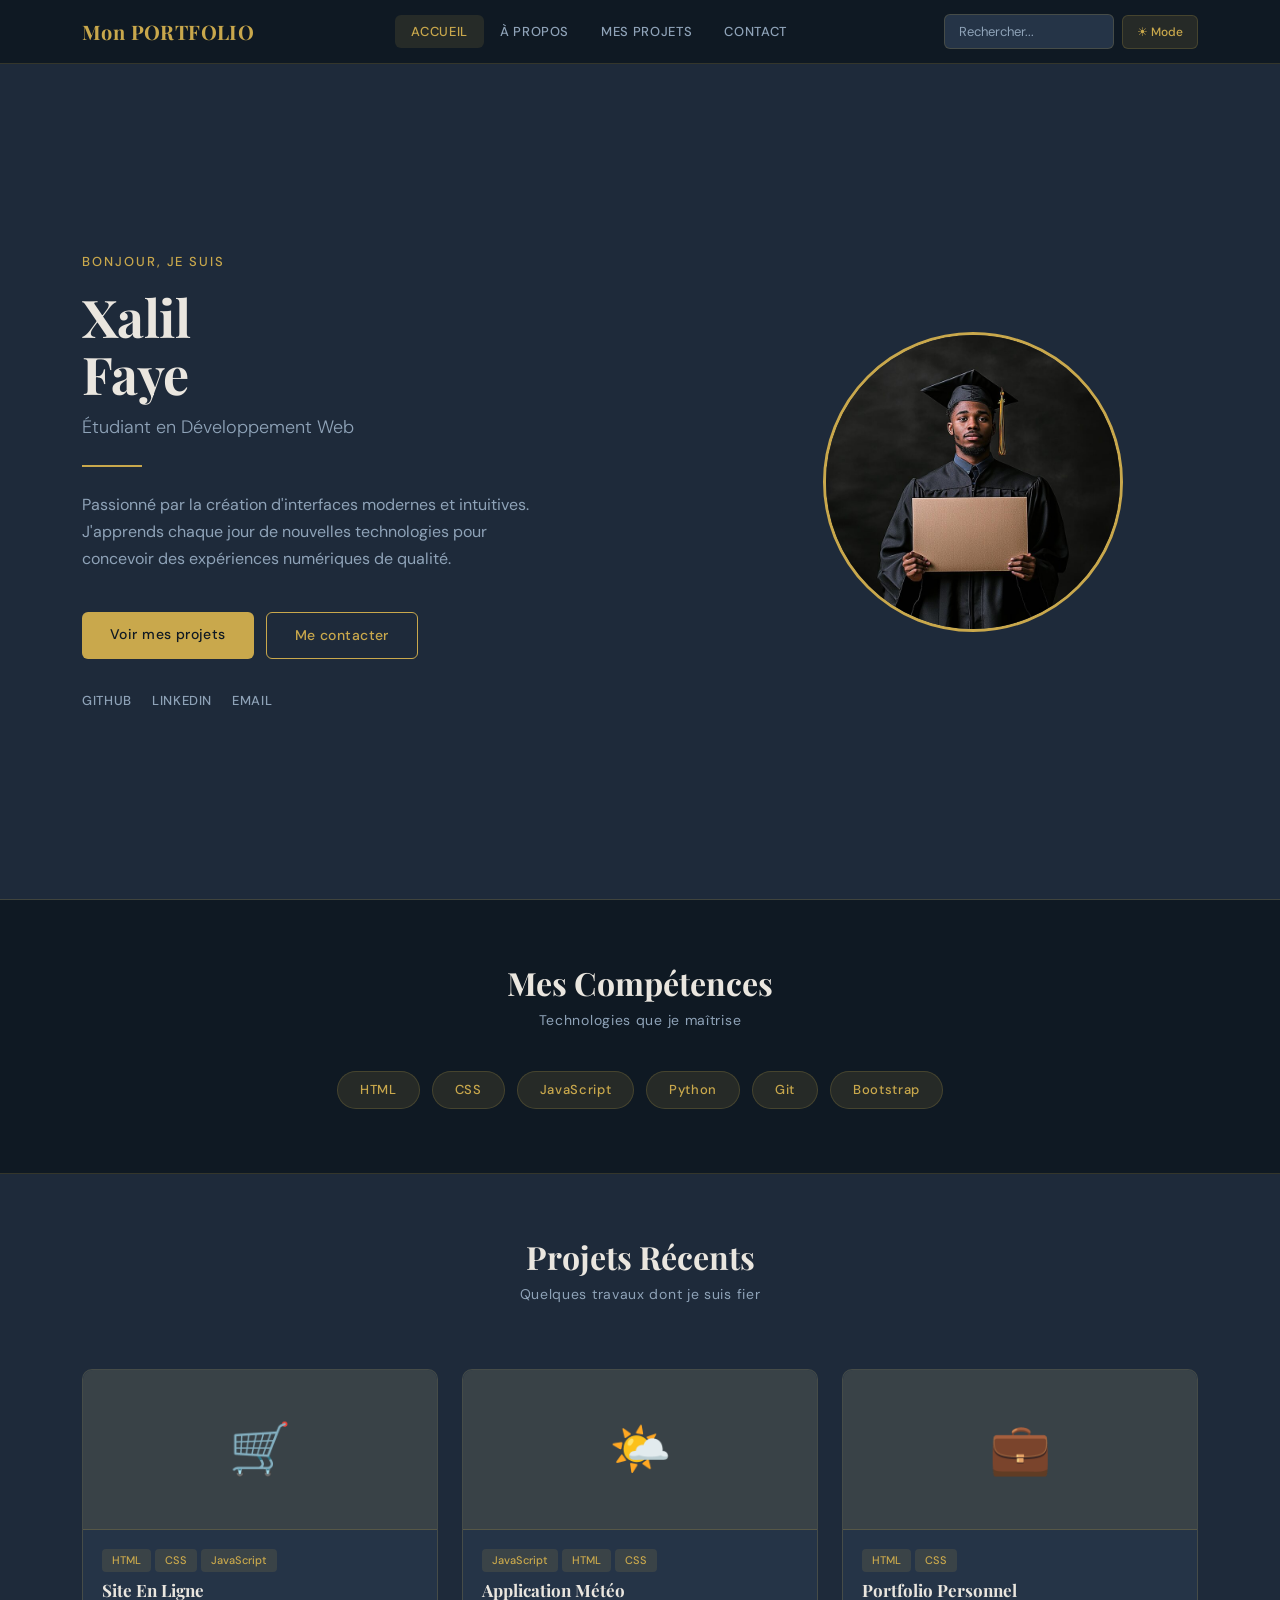
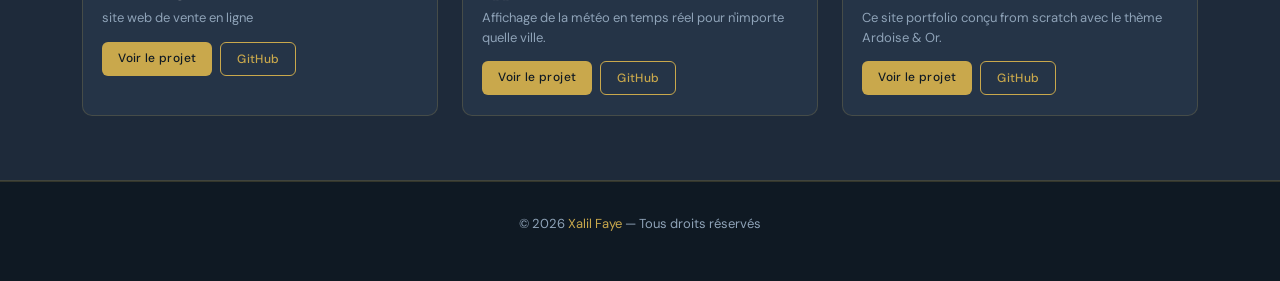
==== index.html @ b86ece5e "Fix HTML encoding issues in index.html" ====
<!DOCTYPE html> 
<html lang="fr">
<head>
  <meta charset="UTF-8" />
  <meta name="viewport" content="width=device-width, initial-scale=1.0"/>
  <title>Portfolio — Xalil Faye</title>

  <!-- Google Fonts -->
  <link href="https://fonts.googleapis.com/css2?family=Playfair+Display:wght@400;700&family=DM+Sans:wght@300;400;500&display=swap" rel="stylesheet"/>

  <!-- Bootstrap 5 CDN -->
  <link href="https://cdn.jsdelivr.net/npm/bootstrap@5.3.0/dist/css/bootstrap.min.css" rel="stylesheet"/>

  <!-- CSS personnel -->
  <link rel="stylesheet" href="STYLE.css"/>
</head>
<body>

  <!-- NAVBAR -->
  <header>
    <nav class="navbar navbar-expand-lg fixed-top">
      <div class="container">

        <a class="navbar-logo" href="index.html">Mon PORTFOLIO</a>

        <!-- Burger Bootstrap pour mobile -->
        <button class="navbar-toggler" type="button" data-bs-toggle="collapse" data-bs-target="#navMenu">
          <span class="navbar-toggler-icon"></span>
        </button>
 
        <div class="collapse navbar-collapse" id="navMenu">
          <ul class="navbar-nav mx-auto">
            <li class="nav-item"><a class="nav-link active" href="index.html">ACCUEIL</a></li>
            <li class="nav-item"><a class="nav-link" href="A Propos.html">À PROPOS</a></li>
            <li class="nav-item"><a class="nav-link" href="MesProjets.html">MES PROJETS</a></li>
            <li class="nav-item"><a class="nav-link" href="Contact.html">CONTACT</a></li>
          </ul>
          <div class="d-flex align-items-center gap-2">
            <input type="text" class="nav-search" placeholder="Rechercher..."/>
            <!-- Bouton dark/light mode -->
            <button class="btn-mode" id="toggleMode">☀ Mode</button>
          </div>
        </div>

      </div>
    </nav>
  </header>

  <main>

    <!-- HERO -->
    <section class="hero" id="accueil">
      <div class="container">
        <div class="row align-items-center">

          <div class="col-lg-7 hero-texte fade-in">
            <p class="hero-salut">Bonjour, je suis</p>
            <h1 class="hero-nom">Xalil<br>Faye</h1>
            <p class="hero-titre">Étudiant en Développement Web</p>
            <div class="hero-ligne"></div>
            <p class="hero-description">
              Passionné par la création d'interfaces modernes et intuitives.
              J'apprends chaque jour de nouvelles technologies pour concevoir
              des expériences numériques de qualité.
            </p>
            <div class="hero-boutons">
              <a href="MesProjets.html" class="btn-or">Voir mes projets</a>
              <a href="Contact.html" class="btn-contour">Me contacter</a>
              
            </div>
            <div class="hero-reseaux">
              <a href="@ibrahimakhalilfaye6-a11y" target="_blank">GitHub</a>
              <a href="https://www.linkedin.com/in/ibrahima-xalil-89aa8a190/" target="_blank">LinkedIn</a>
              <a href="mailto:ibrahimakhalilfaye6@gmail.com">Email</a>
            </div>
          </div>

          <div class="col-lg-5 text-center fade-in">
           
            <img src="hero.JPG" alt="Photo de Xalil Faye" class="photo-cercle"/>
          </div>

        </div>
      </div>
    </section>

    <!-- COMPÉTENCES -->
    <section class="competences" id="competences">
      <div class="container text-center">
        <h2 class="section-titre fade-in">Mes Compétences</h2>
        <p class="section-sous-titre fade-in">Technologies que je maîtrise</p>
        <div class="competences-liste fade-in">
          <span class="badge-comp">HTML</span>
          <span class="badge-comp">CSS</span>
          <span class="badge-comp">JavaScript</span>
          <span class="badge-comp">Python</span> 
          <span class="badge-comp">Git</span>
          <span class="badge-comp">Bootstrap</span>
         
        </div>
      </div>
    </section>

    <!-- PROJETS  -->
    <section class="projets" id="projets">
      <div class="container">
        <h2 class="section-titre text-center fade-in">Projets Récents</h2>
        <p class="section-sous-titre text-center fade-in">Quelques travaux dont je suis fier</p>
        <div class="row g-4 mt-2">

          <article class="col-lg-4 col-md-6 fade-in">
            <div class="card projet-carte h-100">
              <div class="projet-image">🛒</div>
              <div class="card-body projet-info">
                <div class="projet-tags">
                  <span class="badge-tag">HTML</span>
                  <span class="badge-tag">CSS</span>
                  <span class="badge-tag">JavaScript</span>
                </div>
                <h3 class="card-title">Site En Ligne</h3>
                <p class="card-text">site web de vente en ligne</p>
                <div class="projet-liens">
                  <a href="Site de Vente.html" class="btn-or">Voir le projet</a>
                  <a href="@ibrahimakhalilfaye6-a11y" class="btn-contour">GitHub</a>
                </div>
              </div>
            </div>
          </article>

          <article class="col-lg-4 col-md-6 fade-in">
            <div class="card projet-carte h-100">
              <div class="projet-image">🌤️</div>
              <div class="card-body projet-info">
                <div class="projet-tags">
                  <span class="badge-tag">JavaScript</span>
                  <span class="badge-tag">HTML</span>
                  <span class="badge-tag">CSS</span>
                </div>
                <h3 class="card-title">Application Météo</h3>
                <p class="card-text">Affichage de la météo en temps réel pour n'importe quelle ville.</p>
                <div class="projet-liens">
                  <a href="AppliMeteo.html" class="btn-or">Voir le projet</a>
                  <a href="@ibrahimakhalilfaye6-a11y" class="btn-contour">GitHub</a>
                </div>
              </div>
            </div>
          </article>

          <article class="col-lg-4 col-md-6 fade-in">
            <div class="card projet-carte h-100">
              <div class="projet-image">💼</div>
              <div class="card-body projet-info">
                <div class="projet-tags">
                  <span class="badge-tag">HTML</span>
                  <span class="badge-tag">CSS</span>
                 
                </div>
                <h3 class="card-title">Portfolio Personnel</h3>
                <p class="card-text">Ce site portfolio conçu from scratch avec le thème Ardoise & Or.</p>
                <div class="projet-liens">
                  <a href="index.html" class="btn-or">Voir le projet</a>
                  <a href="@ibrahimakhalilfaye6-a11y" class="btn-contour">GitHub</a>
                </div>
              </div>
            </div>
          </article>

        </div>
      </div>
    </section>

  </main>

  <!-- FOOTER -->
  <footer class="site-footer">
    <div class="container text-center">
      <p>© 2026 <span class="or">Xalil Faye</span> — Tous droits réservés</p>
    </div>
  </footer>

  <!-- Bootstrap JS -->
  <script src="https://cdn.jsdelivr.net/npm/bootstrap@5.3.0/dist/js/bootstrap.bundle.min.js"></script>
  
  <!-- JS externe  -->
  <script src="script.js"></script>

</body>
</html>
---- STYLE.css ----
/* ════════════════════════════════
   VARIABLES — Thème Ardoise & Or
   ════════════════════════════════ */
:root {
  --noir:     #0F1923;
  --ardoise:  #1E2A3A;
  --ardoise2: #253447;
  --or:       #C9A84C;
  --or-clair: #E8C97A;
  --or-bg:    rgba(201, 168, 76, 0.12);
  --texte:    #EAE6DF;
  --muted:    #8FA3B8;
  --border:   rgba(201, 168, 76, 0.2);
}

/* Mode clair ( toggle JS) */
body.light-mode {
  --noir:    #F5F5F0;
  --ardoise: #FFFFFF;
  --ardoise2:#F0EFE8;
  --texte:   #1a1a1a;
  --muted:   #555555;
  --border:  rgba(201, 168, 76, 0.35);
}

/* ════════════════════════════════
   BASE
   ════════════════════════════════ */
* {
  box-sizing: border-box;
  margin: 0;
  padding: 0;
}

body {
  font-family: 'DM Sans', sans-serif;
  background: var(--ardoise);
  color: var(--texte);
  margin-top: 64px;
  transition: background 0.3s, color 0.3s;
}

/* ════════════════════════════════
           NAVBAR 
   ════════════════════════════════ */
.navbar {
  background: var(--noir) !important;
  border-bottom: 1px solid var(--border);
  height: 64px;
  padding: 0;
}

.navbar-logo {
  font-family: 'Playfair Display', serif;
  font-size: 20px;
  font-weight: 700;
  color: var(--or) !important;
  text-decoration: none;
  letter-spacing: 0.02em;
}

.nav-link {
  font-size: 13px;
  font-weight: 500;
  letter-spacing: 0.05em;
  color: var(--muted) !important;
  border-radius: 6px;
  padding: 7px 16px !important;
  transition: background 0.2s, color 0.2s;
}

.nav-link:hover,
.nav-link.active {
  background: var(--or-bg) !important;
  color: var(--or) !important;
}

.navbar-toggler {
  border-color: var(--or) !important;
}

.navbar-toggler-icon {
  filter: invert(70%) sepia(50%) saturate(400%) hue-rotate(10deg);
}

.nav-search {
  padding: 7px 14px;
  background: var(--ardoise2);
  border: 1px solid var(--border);
  border-radius: 6px;
  color: var(--texte);
  font-size: 13px;
  font-family: 'DM Sans', sans-serif;
  outline: none;
  width: 170px;
  transition: border-color 0.2s;
}

.nav-search::placeholder { color: var(--muted); }
.nav-search:focus { border-color: var(--or); }

/* Bouton mode*/
.btn-mode {
  padding: 7px 14px;
  font-size: 12px;
  font-weight: 500;
  color: var(--or);
  background: var(--or-bg);
  border: 1px solid var(--border);
  border-radius: 6px;
  cursor: pointer;
  white-space: nowrap;
  transition: background 0.2s;
}

.btn-mode:hover { background: rgba(201, 168, 76, 0.22); }

/* ── Menu mobile : fond visible ── */
@media (max-width: 991px) {
  .navbar-collapse {
    background: var(--noir);
    border-top: 1px solid var(--border);
    border-bottom: 1px solid var(--border);
    padding: 1rem 1.2rem;
    position: absolute;
    top: 64px;
    left: 0;
    right: 0;
    z-index: 999;
  }
  .navbar-nav { margin-bottom: 1rem; }
  .nav-link { padding: 10px 12px !important; border-radius: 6px; }
  .nav-search { width: 100%; margin-bottom: 8px; }
  .d-flex.align-items-center { flex-direction: column; align-items: stretch !important; gap: 8px; }
  .btn-mode { width: 100%; text-align: center; }
}

/* ════════════════════════════════
   SECTIONS 
   ════════════════════════════════ */
.section-titre {
  font-family: 'Playfair Display', serif;
  font-size: 32px;
  font-weight: 700;
  color: var(--texte);
  margin-bottom: 8px;
}

.section-sous-titre {
  font-size: 14px;
  color: var(--muted);
  margin-bottom: 2.5rem;
  letter-spacing: 0.05em;
}

/* ════════════════════════════════
             HERO 
   ════════════════════════════════ */
.hero {
  padding: 5rem 0;
  background: var(--ardoise);
  border-bottom: 1px solid var(--border);
  min-height: calc(100vh - 64px);
  display: flex;
  align-items: center;
}

.hero-salut {
  font-size: 13px;
  font-weight: 500;
  letter-spacing: 0.15em;
  color: var(--or);
  text-transform: uppercase;
  margin-bottom: 16px;
}

.hero-nom {
  font-family: 'Playfair Display', serif;
  font-size: 52px;
  font-weight: 700;
  color: var(--texte);
  line-height: 1.1;
  letter-spacing: -0.01em;
  margin-bottom: 12px;
}

.hero-titre {
  font-size: 18px;
  font-weight: 300;
  color: var(--muted);
  margin-bottom: 24px;
}

.hero-ligne {
  width: 60px;
  height: 2px;
  background: var(--or);
  margin-bottom: 24px;
}

.hero-description {
  font-size: 16px;
  color: var(--muted);
  line-height: 1.7;
  max-width: 480px;
  margin-bottom: 2.5rem;
}

.hero-boutons {
  display: flex;
  gap: 12px;
  flex-wrap: wrap;
  margin-bottom: 2rem;
}

.hero-reseaux {
  display: flex;
  gap: 20px;
}

.hero-reseaux a {
  font-size: 13px;
  font-weight: 500;
  color: var(--muted);
  text-decoration: none;
  letter-spacing: 0.05em;
  text-transform: uppercase;
  transition: color 0.2s;
}

.hero-reseaux a:hover { color: var(--or); }

/* Photo cercle  */
.photo-cercle {
  width: 300px;
  height: 300px;
  border-radius: 50%;
  border: 3px solid var(--or);
  object-fit: cover;
  background: var(--ardoise2);
}

/* ════════════════════════════════
   BOUTONS 
   ════════════════════════════════ */
.btn-or {
  display: inline-block;
  padding: 12px 28px;
  font-size: 14px;
  font-weight: 500;
  font-family: 'DM Sans', sans-serif;
  color: var(--noir);
  background: var(--or);
  border: none;
  border-radius: 6px;
  cursor: pointer;
  text-decoration: none;
  letter-spacing: 0.03em;
  transition: background 0.2s;
}

.btn-or:hover { background: var(--or-clair); color: var(--noir); }

.btn-contour {
  display: inline-block;
  padding: 12px 28px;
  font-size: 14px;
  font-weight: 500;
  font-family: 'DM Sans', sans-serif;
  color: var(--or);
  background: transparent;
  border: 1px solid var(--or);
  border-radius: 6px;
  cursor: pointer;
  text-decoration: none;
  letter-spacing: 0.03em;
  transition: background 0.2s;
}

.btn-contour:hover { background: var(--or-bg); color: var(--or); }

/* ════════════════════════════════
   COMPÉTENCES 
   ════════════════════════════════ */
.competences {
  padding: 4rem 0;
  background: var(--noir);
  border-bottom: 1px solid var(--border);
}

.competences-liste {
  display: flex;
  justify-content: center;
  flex-wrap: wrap; 
  gap: 12px;
}

.badge-comp {
  padding: 8px 22px;
  background: var(--or-bg);
  color: var(--or);
  border: 1px solid var(--border);
  border-radius: 999px;
  font-size: 13px;
  font-weight: 500;
  letter-spacing: 0.05em;
  transition: background 0.2s;
}

.badge-comp:hover { background: rgba(201, 168, 76, 0.22); }

/* ════════════════════════════════
   PROJETS
   ════════════════════════════════ */
.projets {
  padding: 4rem 0;
  background: var(--ardoise);
  border-bottom: 1px solid var(--border);
}

.projet-carte {
  background: var(--ardoise2) !important;
  border: 1px solid var(--border) !important;
  border-radius: 10px !important;
  transition: border-color 0.2s, transform 0.2s;
}

.projet-carte:hover {
  border-color: var(--or) !important;
  transform: translateY(-4px);
}

.projet-image {
  width: 100%;
  height: 160px;
  background: var(--or-bg);
  display: flex;
  align-items: center;
  justify-content: center;
  font-size: 50px;
  border-bottom: 1px solid var(--border);
  border-radius: 10px 10px 0 0;
}

.projet-info { padding: 1.2rem; }

.projet-carte .card-title {
  font-family: 'Playfair Display', serif;
  font-size: 17px;
  font-weight: 700;
  color: var(--texte);
  margin-bottom: 8px;
  margin-top: 8px;
}

.projet-carte .card-text {
  font-size: 13px;
  color: var(--muted);
  margin-bottom: 14px;
  line-height: 1.5;
}

/* Tags  */
.projet-tags {
  display: flex;
  flex-wrap: wrap;
  gap: 4px;
  margin-bottom: 8px;
}

.badge-tag {
  padding: 3px 10px;
  background: var(--or-bg);
  color: var(--or);
  border-radius: 4px;
  font-size: 11px;
  font-weight: 500;
}

.projet-liens {
  display: flex;
  gap: 8px;
  flex-wrap: wrap;
}

.projet-liens .btn-or,
.projet-liens .btn-contour {
  padding: 7px 16px;
  font-size: 12px;
}

/* ════════════════════════════════
   FOOTER 
   ════════════════════════════════ */
.site-footer {
  padding: 2rem 0;
  background: var(--noir);
  font-size: 13px;
  color: var(--muted);
  border-top: 1px solid var(--border);
}

.or { color: var(--or); }

/* ════════════════════════════════
   ANIMATION SCROLL 
   ════════════════════════════════ */
.fade-in {
  opacity: 0;
  transform: translateY(24px);
  transition: opacity 0.6s ease, transform 0.6s ease;
}

.fade-in.visible {
  opacity: 1;
  transform: translateY(0);
}

/* ════════════════════════════════
   RESPONSIVE
   ════════════════════════════════ */
@media (max-width: 768px) {
  .hero-nom  { font-size: 36px; }
  .hero      { min-height: auto; padding: 3rem 0; }
  .photo-cercle { width: 200px; height: 200px; margin-top: 2rem; }
  .hero-boutons { flex-direction: column; }
  .section-titre { font-size: 24px; }
}

@media (max-width: 375px) {
  .hero-nom  { font-size: 26px; }
  .nav-search { display: none; }
}



/* ════════════════════════════════
   about.css — Page À Propos
   Thème Ardoise & Or 
   ════════════════════════════════ */

/* ── HERO À PROPOS ── */
.ap-hero {
  padding: 5rem 0;
  background: var(--ardoise);
  border-bottom: 1px solid var(--border);
}

.ap-label {
  font-size: 13px;
  font-weight: 500;
  letter-spacing: 0.15em;
  color: var(--or);
  text-transform: uppercase;
  margin-bottom: 16px;
}

.ap-nom {
  font-family: 'Playfair Display', serif;
  font-size: 48px;
  font-weight: 700;
  color: var(--texte);
  line-height: 1.1;
  margin-bottom: 10px;
}

.ap-titre {
  font-size: 18px;
  font-weight: 300;
  color: var(--muted);
  margin-bottom: 24px;
}

.ap-ligne {
  width: 60px;
  height: 2px;
  background: var(--or);
  margin-bottom: 24px;
}

.ap-description {
  font-size: 16px;
  color: var(--muted);
  line-height: 1.8;
  max-width: 520px;
  margin-bottom: 2rem;
}

/* ── INFORMATIONS PERSONNELLES ── */
.infos {
  padding: 4rem 0;
  background: var(--noir);
  border-bottom: 1px solid var(--border);
}

.info-carte {
  background: var(--ardoise2) !important;
  border: 1px solid var(--border) !important;
  border-radius: 10px !important;
  transition: border-color 0.2s, transform 0.2s;
}

.info-carte:hover {
  border-color: var(--or) !important;
  transform: translateY(-3px);
}

.info-icone {
  font-size: 28px;
  margin-bottom: 12px;
}

.info-carte h3 {
  font-family: 'Playfair Display', serif;
  font-size: 16px;
  color: var(--or);
  margin-bottom: 10px;
}

.info-carte ul {
  list-style: none;
  padding: 0;
}

.info-carte ul li {
  font-size: 13px;
  color: var(--muted);
  margin-bottom: 5px;
  padding-left: 14px;
  position: relative;
}

.info-carte ul li::before {
  content: '—';
  position: absolute;
  left: 0;
  color: var(--or);
  font-size: 10px;
}

/* ── COMPÉTENCES AVEC BARRES ── */
.competences-barres {
  padding: 4rem 0;
  background: var(--ardoise);
  border-bottom: 1px solid var(--border);
}

.comp-item {
  margin-bottom: 1.5rem;
}

.comp-header {
  display: flex;
  justify-content: space-between;
  margin-bottom: 8px;
}

.comp-nom {
  font-size: 14px;
  font-weight: 500;
  color: var(--texte);
}

.comp-pct {
  font-size: 13px;
  font-weight: 500;
  color: var(--or);
}

.barre-fond {
  width: 100%;
  height: 6px;
  background: var(--ardoise2);
  border-radius: 999px;
  overflow: hidden;
}

.barre-rempli {
  height: 100%;
  background: linear-gradient(90deg, var(--or), var(--or-clair));
  border-radius: 999px;
}

/* ── TIMELINE EXPÉRIENCES ── */
.experiences {
  padding: 4rem 0;
  background: var(--noir);
  border-bottom: 1px solid var(--border);
}

.timeline {
  position: relative;
  padding-left: 2rem;
}

.timeline::before {
  content: '';
  position: absolute;
  left: 6px;
  top: 0;
  bottom: 0;
  width: 1px;
  background: var(--border);
}

.timeline-item {
  position: relative;
  margin-bottom: 2rem;
}

.timeline-item:last-child { margin-bottom: 0; }

.timeline-point {
  position: absolute;
  left: -2rem;
  top: 8px;
  width: 12px;
  height: 12px;
  border-radius: 50%;
  background: var(--or);
  border: 2px solid var(--noir);
}

.timeline-contenu {
  background: var(--ardoise2);
  border: 1px solid var(--border);
  border-radius: 10px;
  padding: 1.2rem 1.5rem;
  transition: border-color 0.2s;
}

.timeline-contenu:hover { border-color: var(--or); }

.timeline-date {
  font-size: 12px;
  font-weight: 500;
  color: var(--or);
  letter-spacing: 0.1em;
  text-transform: uppercase;
  display: block;
  margin-bottom: 6px;
}

.timeline-contenu h3 {
  font-family: 'Playfair Display', serif;
  font-size: 17px;
  color: var(--texte);
  margin-bottom: 4px;
}

.timeline-contenu p {
  font-size: 13px;
  color: var(--muted);
  margin: 0;
}

.timeline-desc {
  margin-top: 8px !important;
  line-height: 1.6;
}

/* ── RESPONSIVE ── */
@media (max-width: 768px) {
  .ap-nom { font-size: 34px; }
  .ap-hero { padding: 3rem 0; }
}




/* ════════════════════════════════
   VARIABLES — Thème Ardoise & Or
   
   ════════════════════════════════ */
:root {
  --noir:     #0F1923;
  --ardoise:  #1E2A3A;
  --ardoise2: #253447;
  --or:       #C9A84C;
  --or-clair: #E8C97A;
  --or-bg:    rgba(201, 168, 76, 0.12);
  --texte:    #EAE6DF;
  --muted:    #8FA3B8;
  --border:   rgba(201, 168, 76, 0.2);
}

/* Mode clair ( toggle JS) */
body.light-mode {
  --noir:    #F5F5F0;
  --ardoise: #FFFFFF;
  --ardoise2:#F0EFE8;
  --texte:   #1a1a1a;
  --muted:   #555555;
  --border:  rgba(201, 168, 76, 0.35);
}

/* ════════════════════════════════
   BASE
   ════════════════════════════════ */
* {
  box-sizing: border-box;
  margin: 0;
  padding: 0;
}

body {
  font-family: 'DM Sans', sans-serif;
  background: var(--ardoise);
  color: var(--texte);
  margin-top: 64px;
  transition: background 0.3s, color 0.3s;
}

/* ════════════════════════════════
   NAVBAR 
   ════════════════════════════════ */
.navbar {
  background: var(--noir) !important;
  border-bottom: 1px solid var(--border);
  height: 64px;
  padding: 0;
}

.navbar-logo {
  font-family: 'Playfair Display', serif;
  font-size: 20px;
  font-weight: 700;
  color: var(--or) !important;
  text-decoration: none;
  letter-spacing: 0.02em;
}

.nav-link {
  font-size: 13px;
  font-weight: 500;
  letter-spacing: 0.05em;
  color: var(--muted) !important;
  border-radius: 6px;
  padding: 7px 16px !important;
  transition: background 0.2s, color 0.2s;
}

.nav-link:hover,
.nav-link.active {
  background: var(--or-bg) !important;
  color: var(--or) !important;
}

.navbar-toggler {
  border-color: var(--or) !important;
}

.navbar-toggler-icon {
  filter: invert(70%) sepia(50%) saturate(400%) hue-rotate(10deg);
}

.nav-search {
  padding: 7px 14px;
  background: var(--ardoise2);
  border: 1px solid var(--border);
  border-radius: 6px;
  color: var(--texte);
  font-size: 13px;
  font-family: 'DM Sans', sans-serif;
  outline: none;
  width: 170px;
  transition: border-color 0.2s;
}

.nav-search::placeholder { color: var(--muted); }
.nav-search:focus { border-color: var(--or); }

/* Bouton mode */
.btn-mode {
  padding: 7px 14px;
  font-size: 12px;
  font-weight: 500;
  color: var(--or);
  background: var(--or-bg);
  border: 1px solid var(--border);
  border-radius: 6px;
  cursor: pointer;
  white-space: nowrap;
  transition: background 0.2s;
}

.btn-mode:hover { background: rgba(201, 168, 76, 0.22); }

/* ════════════════════════════════
   SECTIONS 
   ════════════════════════════════ */
.section-titre {
  font-family: 'Playfair Display', serif;
  font-size: 32px;
  font-weight: 700;
  color: var(--texte);
  margin-bottom: 8px;
}

.section-sous-titre {
  font-size: 14px;
  color: var(--muted);
  margin-bottom: 2.5rem;
  letter-spacing: 0.05em;
}

/* ════════════════════════════════
   HERO 
   ════════════════════════════════ */
.hero {
  padding: 5rem 0;
  background: var(--ardoise);
  border-bottom: 1px solid var(--border);
  min-height: calc(100vh - 64px);
  display: flex;
  align-items: center;
}

.hero-salut {
  font-size: 13px;
  font-weight: 500;
  letter-spacing: 0.15em;
  color: var(--or);
  text-transform: uppercase;
  margin-bottom: 16px;
}

.hero-nom {
  font-family: 'Playfair Display', serif;
  font-size: 52px;
  font-weight: 700;
  color: var(--texte);
  line-height: 1.1;
  letter-spacing: -0.01em;
  margin-bottom: 12px;
}

.hero-titre {
  font-size: 18px;
  font-weight: 300;
  color: var(--muted);
  margin-bottom: 24px;
}

.hero-ligne {
  width: 60px;
  height: 2px;
  background: var(--or);
  margin-bottom: 24px;
}

.hero-description {
  font-size: 16px;
  color: var(--muted);
  line-height: 1.7;
  max-width: 480px;
  margin-bottom: 2.5rem;
}

.hero-boutons {
  display: flex;
  gap: 12px;
  flex-wrap: wrap;
  margin-bottom: 2rem;
}

.hero-reseaux {
  display: flex;
  gap: 20px;
}

.hero-reseaux a {
  font-size: 13px;
  font-weight: 500;
  color: var(--muted);
  text-decoration: none;
  letter-spacing: 0.05em;
  text-transform: uppercase;
  transition: color 0.2s;
}

.hero-reseaux a:hover { color: var(--or); }

/* Photo cercle */
.photo-cercle {
  width: 300px;
  height: 300px;
  border-radius: 50%;
  border: 3px solid var(--or);
  object-fit: cover;
  background: var(--ardoise2);
}

/* ════════════════════════════════
   BOUTONS
   ════════════════════════════════ */
.btn-or {
  display: inline-block;
  padding: 12px 28px;
  font-size: 14px;
  font-weight: 500;
  font-family: 'DM Sans', sans-serif;
  color: var(--noir);
  background: var(--or);
  border: none;
  border-radius: 6px;
  cursor: pointer;
  text-decoration: none;
  letter-spacing: 0.03em;
  transition: background 0.2s;
}

.btn-or:hover { background: var(--or-clair); color: var(--noir); }

.btn-contour {
  display: inline-block;
  padding: 12px 28px;
  font-size: 14px;
  font-weight: 500;
  font-family: 'DM Sans', sans-serif;
  color: var(--or);
  background: transparent;
  border: 1px solid var(--or);
  border-radius: 6px;
  cursor: pointer;
  text-decoration: none;
  letter-spacing: 0.03em;
  transition: background 0.2s;
}

.btn-contour:hover { background: var(--or-bg); color: var(--or); }

/* ════════════════════════════════
   COMPÉTENCES 
   ════════════════════════════════ */
.competences {
  padding: 4rem 0;
  background: var(--noir);
  border-bottom: 1px solid var(--border);
}

.competences-liste {
  display: flex;
  justify-content: center;
  flex-wrap: wrap;
  gap: 12px;
}

.badge-comp {
  padding: 8px 22px;
  background: var(--or-bg);
  color: var(--or);
  border: 1px solid var(--border);
  border-radius: 999px;
  font-size: 13px;
  font-weight: 500;
  letter-spacing: 0.05em;
  transition: background 0.2s;
}

.badge-comp:hover { background: rgba(201, 168, 76, 0.22); }

/* ════════════════════════════════
   PROJETS 
   ════════════════════════════════ */
.projets {
  padding: 4rem 0;
  background: var(--ardoise);
  border-bottom: 1px solid var(--border);
}

.projet-carte {
  background: var(--ardoise2) !important;
  border: 1px solid var(--border) !important;
  border-radius: 10px !important;
  transition: border-color 0.2s, transform 0.2s;
}

.projet-carte:hover {
  border-color: var(--or) !important;
  transform: translateY(-4px);
}

.projet-image {
  width: 100%;
  height: 160px;
  background: var(--or-bg);
  display: flex;
  align-items: center;
  justify-content: center;
  font-size: 50px;
  border-bottom: 1px solid var(--border);
  border-radius: 10px 10px 0 0;
}

.projet-info { padding: 1.2rem; }

.projet-carte .card-title {
  font-family: 'Playfair Display', serif;
  font-size: 17px;
  font-weight: 700;
  color: var(--texte);
  margin-bottom: 8px;
  margin-top: 8px;
}

.projet-carte .card-text {
  font-size: 13px;
  color: var(--muted);
  margin-bottom: 14px;
  line-height: 1.5;
}

/* Tags */
.projet-tags {
  display: flex;
  flex-wrap: wrap;
  gap: 4px;
  margin-bottom: 8px;
}

.badge-tag {
  padding: 3px 10px;
  background: var(--or-bg);
  color: var(--or);
  border-radius: 4px;
  font-size: 11px;
  font-weight: 500;
}

.projet-liens {
  display: flex;
  gap: 8px;
  flex-wrap: wrap;
}

.projet-liens .btn-or,
.projet-liens .btn-contour {
  padding: 7px 16px;
  font-size: 12px;
}

/* ════════════════════════════════
   FOOTER 
   ════════════════════════════════ */
.site-footer {
  padding: 2rem 0;
  background: var(--noir);
  font-size: 13px;
  color: var(--muted);
  border-top: 1px solid var(--border);
}

.or { color: var(--or); }

/* ════════════════════════════════
   ANIMATION SCROLL 
   ════════════════════════════════ */
.fade-in { 
  opacity: 0;
  transform: translateY(24px);
  transition: opacity 0.6s ease, transform 0.6s ease;
}

.fade-in.visible {
  opacity: 1;
  transform: translateY(0);
}

/* ════════════════════════════════
   RESPONSIVE
   ════════════════════════════════ */
@media (max-width: 768px) {
  .hero-nom  { font-size: 36px; }
  .hero      { min-height: auto; padding: 3rem 0; }
  .photo-cercle { width: 200px; height: 200px; margin-top: 2rem; }
  .hero-boutons { flex-direction: column; }
  .section-titre { font-size: 24px; }
}

@media (max-width: 375px) {
  .hero-nom  { font-size: 26px; }
  .nav-search { display: none; }
}

/* ════════════════════════════════
   PAGE PROJETS
   ════════════════════════════════ */

/* Hero projets */
.projets-hero {
  padding: 5rem 0 3rem;
  background: var(--ardoise);
  border-bottom: 1px solid var(--border);
}

.ap-label {
  font-size: 13px;
  font-weight: 500;
  letter-spacing: 0.15em;
  color: var(--or);
  text-transform: uppercase;
  margin-bottom: 16px;
}

.ap-description {
  font-size: 16px;
  color: var(--muted);
  line-height: 1.8;
  max-width: 520px;
  margin-bottom: 2rem;
}

/* Filtres */
.filtres-wrapper {
  display: flex;
  justify-content: center;
  flex-wrap: wrap;
  gap: 8px;
  margin-top: 1.5rem;
}

.filtre {
  padding: 8px 22px;
  font-size: 13px;
  font-weight: 500;
  font-family: 'DM Sans', sans-serif;
  color: var(--muted);
  background: transparent;
  border: 1px solid var(--border);
  border-radius: 999px;
  cursor: pointer;
  transition: all 0.2s;
  letter-spacing: 0.03em;
}

.filtre:hover {
  border-color: var(--or);
  color: var(--or);
}

.filtre.active {
  background: var(--or);
  color: var(--noir);
  border-color: var(--or);
  font-weight: 600;
}

/* Liste projets */
.projets-liste {
  padding: 3rem 0 4rem;
  background: var(--ardoise);
}

/* ════════════════════════════════
   PAGE À PROPOS
   ════════════════════════════════ */
.ap-hero {
  padding: 5rem 0;
  background: var(--ardoise);
  border-bottom: 1px solid var(--border);
}

.ap-nom {
  font-family: 'Playfair Display', serif;
  font-size: 48px;
  font-weight: 700;
  color: var(--texte);
  line-height: 1.1;
  margin-bottom: 10px;
}

.ap-titre {
  font-size: 18px;
  font-weight: 300;
  color: var(--muted);
  margin-bottom: 24px;
}

.ap-ligne {
  width: 60px;
  height: 2px;
  background: var(--or);
  margin-bottom: 24px;
}

/* Infos personnelles */
.infos {
  padding: 4rem 0;
  background: var(--noir);
  border-bottom: 1px solid var(--border);
}

.info-carte {
  background: var(--ardoise2) !important;
  border: 1px solid var(--border) !important;
  border-radius: 10px !important;
  transition: border-color 0.2s, transform 0.2s;
}

.info-carte:hover {
  border-color: var(--or) !important;
  transform: translateY(-3px);
}

.info-icone { font-size: 28px; margin-bottom: 12px; }

.info-carte h3 {
  font-family: 'Playfair Display', serif;
  font-size: 16px;
  color: var(--or);
  margin-bottom: 10px;
}

.info-carte ul { list-style: none; padding: 0; }

.info-carte ul li {
  font-size: 13px;
  color: var(--muted);
  margin-bottom: 5px;
  padding-left: 14px;
  position: relative;
}

.info-carte ul li::before {
  content: '—';
  position: absolute;
  left: 0;
  color: var(--or);
  font-size: 10px;
}

/* Barres compétences */
.competences-barres {
  padding: 4rem 0;
  background: var(--ardoise);
  border-bottom: 1px solid var(--border);
}

.comp-item { margin-bottom: 1.5rem; }

.comp-header {
  display: flex;
  justify-content: space-between;
  margin-bottom: 8px;
}

.comp-nom { font-size: 14px; font-weight: 500; color: var(--texte); }
.comp-pct { font-size: 13px; font-weight: 500; color: var(--or); }

.barre-fond {
  width: 100%;
  height: 6px;
  background: var(--ardoise2);
  border-radius: 999px;
  overflow: hidden;
}

.barre-rempli {
  height: 100%;
  background: linear-gradient(90deg, var(--or), var(--or-clair));
  border-radius: 999px;
}

/* Timeline */
.experiences {
  padding: 4rem 0;
  background: var(--noir);
  border-bottom: 1px solid var(--border);
}

.timeline {
  position: relative;
  padding-left: 2rem;
}

.timeline::before {
  content: '';
  position: absolute;
  left: 6px; top: 0; bottom: 0;
  width: 1px;
  background: var(--border);
}

.timeline-item {
  position: relative;
  margin-bottom: 2rem;
}

.timeline-item:last-child { margin-bottom: 0; }

.timeline-point {
  position: absolute;
  left: -2rem;
  top: 8px;
  width: 12px;
  height: 12px;
  border-radius: 50%;
  background: var(--or);
  border: 2px solid var(--noir);
}

.timeline-contenu {
  background: var(--ardoise2);
  border: 1px solid var(--border);
  border-radius: 10px;
  padding: 1.2rem 1.5rem;
  transition: border-color 0.2s;
}

.timeline-contenu:hover { border-color: var(--or); }

.timeline-date {
  font-size: 12px;
  font-weight: 500;
  color: var(--or);
  letter-spacing: 0.1em;
  text-transform: uppercase;
  display: block;
  margin-bottom: 6px;
}

.timeline-contenu h3 {
  font-family: 'Playfair Display', serif;
  font-size: 17px;
  color: var(--texte);
  margin-bottom: 4px;
}

.timeline-contenu p { font-size: 13px; color: var(--muted); margin: 0; }
.timeline-desc { margin-top: 8px !important; line-height: 1.6; }

@media (max-width: 768px) {
  .ap-nom { font-size: 34px; }
  .ap-hero { padding: 3rem 0; }
  .projets-hero { padding: 3rem 0 2rem; }
}
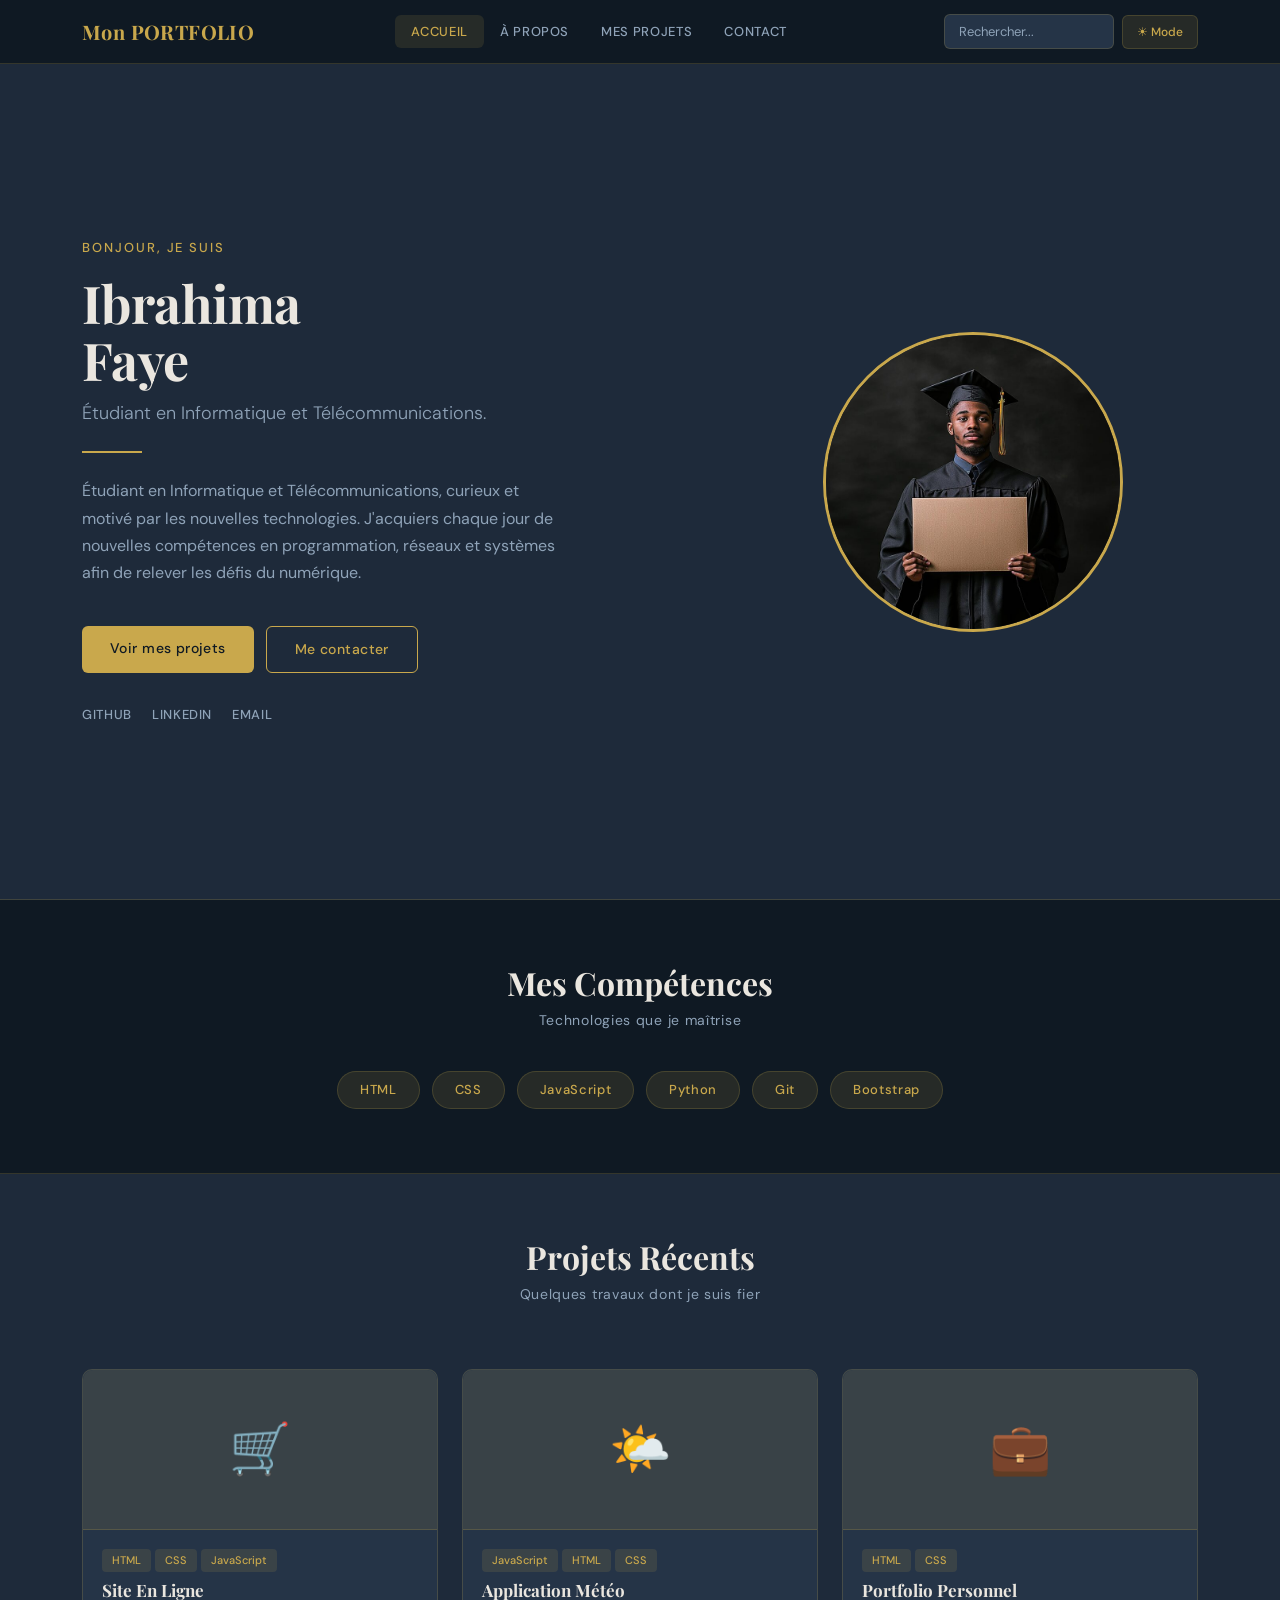
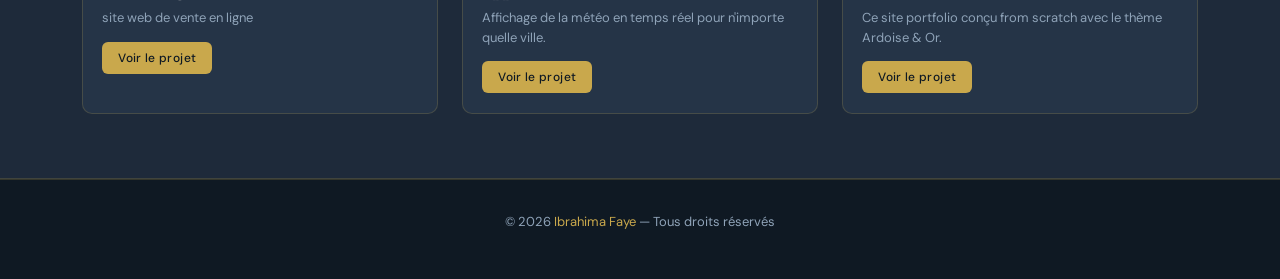
==== commit e535b735: "feat: connect contact form and update portfolio Co-authored-by: Copilot <223556219+Copilot@users.nor" ====
--- a/index.html
+++ b/index.html
@@ -1,188 +1,185 @@
-<!DOCTYPE html> 
-<html lang="fr">
-<head>
-  <meta charset="UTF-8" />
-  <meta name="viewport" content="width=device-width, initial-scale=1.0"/>
-  <title>Portfolio — Xalil Faye</title>
-
-  <!-- Google Fonts -->
-  <link href="https://fonts.googleapis.com/css2?family=Playfair+Display:wght@400;700&family=DM+Sans:wght@300;400;500&display=swap" rel="stylesheet"/>
-
-  <!-- Bootstrap 5 CDN -->
-  <link href="https://cdn.jsdelivr.net/npm/bootstrap@5.3.0/dist/css/bootstrap.min.css" rel="stylesheet"/>
-
-  <!-- CSS personnel -->
-  <link rel="stylesheet" href="STYLE.css"/>
-</head>
-<body>
-
-  <!-- NAVBAR -->
-  <header>
-    <nav class="navbar navbar-expand-lg fixed-top">
-      <div class="container">
-
-        <a class="navbar-logo" href="index.html">Mon PORTFOLIO</a>
-
-        <!-- Burger Bootstrap pour mobile -->
-        <button class="navbar-toggler" type="button" data-bs-toggle="collapse" data-bs-target="#navMenu">
-          <span class="navbar-toggler-icon"></span>
-        </button>
- 
-        <div class="collapse navbar-collapse" id="navMenu">
-          <ul class="navbar-nav mx-auto">
-            <li class="nav-item"><a class="nav-link active" href="index.html">ACCUEIL</a></li>
-            <li class="nav-item"><a class="nav-link" href="A Propos.html">À PROPOS</a></li>
-            <li class="nav-item"><a class="nav-link" href="MesProjets.html">MES PROJETS</a></li>
-            <li class="nav-item"><a class="nav-link" href="Contact.html">CONTACT</a></li>
-          </ul>
-          <div class="d-flex align-items-center gap-2">
-            <input type="text" class="nav-search" placeholder="Rechercher..."/>
-            <!-- Bouton dark/light mode -->
-            <button class="btn-mode" id="toggleMode">☀ Mode</button>
-          </div>
-        </div>
-
-      </div>
-    </nav>
-  </header>
-
-  <main>
-
-    <!-- HERO -->
-    <section class="hero" id="accueil">
-      <div class="container">
-        <div class="row align-items-center">
-
-          <div class="col-lg-7 hero-texte fade-in">
-            <p class="hero-salut">Bonjour, je suis</p>
-            <h1 class="hero-nom">Xalil<br>Faye</h1>
-            <p class="hero-titre">Étudiant en Développement Web</p>
-            <div class="hero-ligne"></div>
-            <p class="hero-description">
-              Passionné par la création d'interfaces modernes et intuitives.
-              J'apprends chaque jour de nouvelles technologies pour concevoir
-              des expériences numériques de qualité.
-            </p>
-            <div class="hero-boutons">
-              <a href="MesProjets.html" class="btn-or">Voir mes projets</a>
-              <a href="Contact.html" class="btn-contour">Me contacter</a>
-              
-            </div>
-            <div class="hero-reseaux">
-              <a href="@ibrahimakhalilfaye6-a11y" target="_blank">GitHub</a>
-              <a href="https://www.linkedin.com/in/ibrahima-xalil-89aa8a190/" target="_blank">LinkedIn</a>
-              <a href="mailto:ibrahimakhalilfaye6@gmail.com">Email</a>
-            </div>
-          </div>
-
-          <div class="col-lg-5 text-center fade-in">
-           
-            <img src="hero.JPG" alt="Photo de Xalil Faye" class="photo-cercle"/>
-          </div>
-
-        </div>
-      </div>
-    </section>
-
-    <!-- COMPÉTENCES -->
-    <section class="competences" id="competences">
-      <div class="container text-center">
-        <h2 class="section-titre fade-in">Mes Compétences</h2>
-        <p class="section-sous-titre fade-in">Technologies que je maîtrise</p>
-        <div class="competences-liste fade-in">
-          <span class="badge-comp">HTML</span>
-          <span class="badge-comp">CSS</span>
-          <span class="badge-comp">JavaScript</span>
-          <span class="badge-comp">Python</span> 
-          <span class="badge-comp">Git</span>
-          <span class="badge-comp">Bootstrap</span>
-         
-        </div>
-      </div>
-    </section>
-
-    <!-- PROJETS  -->
-    <section class="projets" id="projets">
-      <div class="container">
-        <h2 class="section-titre text-center fade-in">Projets Récents</h2>
-        <p class="section-sous-titre text-center fade-in">Quelques travaux dont je suis fier</p>
-        <div class="row g-4 mt-2">
-
-          <article class="col-lg-4 col-md-6 fade-in">
-            <div class="card projet-carte h-100">
-              <div class="projet-image">🛒</div>
-              <div class="card-body projet-info">
-                <div class="projet-tags">
-                  <span class="badge-tag">HTML</span>
-                  <span class="badge-tag">CSS</span>
-                  <span class="badge-tag">JavaScript</span>
-                </div>
-                <h3 class="card-title">Site En Ligne</h3>
-                <p class="card-text">site web de vente en ligne</p>
-                <div class="projet-liens">
-                  <a href="Site de Vente.html" class="btn-or">Voir le projet</a>
-                  <a href="@ibrahimakhalilfaye6-a11y" class="btn-contour">GitHub</a>
-                </div>
-              </div>
-            </div>
-          </article>
-
-          <article class="col-lg-4 col-md-6 fade-in">
-            <div class="card projet-carte h-100">
-              <div class="projet-image">🌤️</div>
-              <div class="card-body projet-info">
-                <div class="projet-tags">
-                  <span class="badge-tag">JavaScript</span>
-                  <span class="badge-tag">HTML</span>
-                  <span class="badge-tag">CSS</span>
-                </div>
-                <h3 class="card-title">Application Météo</h3>
-                <p class="card-text">Affichage de la météo en temps réel pour n'importe quelle ville.</p>
-                <div class="projet-liens">
-                  <a href="AppliMeteo.html" class="btn-or">Voir le projet</a>
-                  <a href="@ibrahimakhalilfaye6-a11y" class="btn-contour">GitHub</a>
-                </div>
-              </div>
-            </div>
-          </article>
-
-          <article class="col-lg-4 col-md-6 fade-in">
-            <div class="card projet-carte h-100">
-              <div class="projet-image">💼</div>
-              <div class="card-body projet-info">
-                <div class="projet-tags">
-                  <span class="badge-tag">HTML</span>
-                  <span class="badge-tag">CSS</span>
-                 
-                </div>
-                <h3 class="card-title">Portfolio Personnel</h3>
-                <p class="card-text">Ce site portfolio conçu from scratch avec le thème Ardoise & Or.</p>
-                <div class="projet-liens">
-                  <a href="index.html" class="btn-or">Voir le projet</a>
-                  <a href="@ibrahimakhalilfaye6-a11y" class="btn-contour">GitHub</a>
-                </div>
-              </div>
-            </div>
-          </article>
-
-        </div>
-      </div>
-    </section>
-
-  </main>
-
-  <!-- FOOTER -->
-  <footer class="site-footer">
-    <div class="container text-center">
-      <p>© 2026 <span class="or">Xalil Faye</span> — Tous droits réservés</p>
-    </div>
-  </footer>
-
-  <!-- Bootstrap JS -->
-  <script src="https://cdn.jsdelivr.net/npm/bootstrap@5.3.0/dist/js/bootstrap.bundle.min.js"></script>
-  
-  <!-- JS externe  -->
-  <script src="script.js"></script>
-
-</body>
-</html>
+<!DOCTYPE html> 
+<html lang="fr">
+<head>
+  <meta charset="UTF-8" />
+  <meta name="viewport" content="width=device-width, initial-scale=1.0"/>
+  <title>Portfolio — Ibrahima Faye</title>
+
+  <!-- Google Fonts -->
+  <link href="https://fonts.googleapis.com/css2?family=Playfair+Display:wght@400;700&family=DM+Sans:wght@300;400;500&display=swap" rel="stylesheet"/>
+
+  <!-- Bootstrap 5 CDN -->
+  <link href="https://cdn.jsdelivr.net/npm/bootstrap@5.3.0/dist/css/bootstrap.min.css" rel="stylesheet"/>
+
+  <!-- CSS personnel -->
+  <link rel="stylesheet" href="STYLE.css"/>
+</head>
+<body>
+
+  <!-- NAVBAR -->
+  <header>
+    <nav class="navbar navbar-expand-lg fixed-top">
+      <div class="container">
+
+        <a class="navbar-logo" href="index.html">Mon PORTFOLIO</a>
+
+        <!-- Burger Bootstrap pour mobile -->
+        <button class="navbar-toggler" type="button" data-bs-toggle="collapse" data-bs-target="#navMenu">
+          <span class="navbar-toggler-icon"></span>
+        </button>
+ 
+        <div class="collapse navbar-collapse" id="navMenu">
+          <ul class="navbar-nav mx-auto">
+            <li class="nav-item"><a class="nav-link active" href="index.html">ACCUEIL</a></li>
+            <li class="nav-item"><a class="nav-link" href="A Propos.html">À PROPOS</a></li>
+            <li class="nav-item"><a class="nav-link" href="MesProjets.html">MES PROJETS</a></li>
+            <li class="nav-item"><a class="nav-link" href="Contact.html">CONTACT</a></li>
+          </ul>
+          <div class="d-flex align-items-center gap-2">
+            <input type="text" class="nav-search" placeholder="Rechercher..."/>
+            <!-- Bouton dark/light mode -->
+            <button class="btn-mode" id="toggleMode">☀ Mode</button>
+          </div>
+        </div>
+
+      </div>
+    </nav>
+  </header>
+
+  <main>
+
+    <!-- HERO -->
+    <section class="hero" id="accueil">
+      <div class="container">
+        <div class="row align-items-center">
+
+          <div class="col-lg-7 hero-texte fade-in">
+            <p class="hero-salut">Bonjour, je suis</p>
+            <h1 class="hero-nom">Ibrahima<br>Faye</h1>
+            <p class="hero-titre">Étudiant en Informatique et Télécommunications.</p>
+            <div class="hero-ligne"></div>
+            <p class="hero-description">
+              Étudiant en Informatique et Télécommunications, curieux et motivé par les nouvelles technologies.
+              J'acquiers chaque jour de nouvelles compétences en programmation, 
+              réseaux et systèmes afin de relever les défis du numérique. 
+            </p>
+            <div class="hero-boutons">
+              <a href="MesProjets.html" class="btn-or">Voir mes projets</a>
+              <a href="Contact.html" class="btn-contour">Me contacter</a>
+              
+            </div>
+            <div class="hero-reseaux">
+              <a href="https://github.com/ibrahimakhalilfaye" target="_blank">GitHub</a>
+              <a href="https://www.linkedin.com/in/ibrahima-xalil-89aa8a190/" target="_blank">LinkedIn</a>
+              <a href="mailto:ibrahimakhalilfaye6@gmail.com">Email</a>
+            </div>
+          </div>
+
+          <div class="col-lg-5 text-center fade-in">
+           
+            <img src="hero.JPG" alt="Photo de Ibrahima Faye" class="photo-cercle"/>
+          </div>
+
+        </div>
+      </div>
+    </section>
+
+    <!-- COMPÉTENCES -->
+    <section class="competences" id="competences">
+      <div class="container text-center">
+        <h2 class="section-titre fade-in">Mes Compétences</h2>
+        <p class="section-sous-titre fade-in">Technologies que je maîtrise</p>
+        <div class="competences-liste fade-in">
+          <span class="badge-comp">HTML</span>
+          <span class="badge-comp">CSS</span>
+          <span class="badge-comp">JavaScript</span>
+          <span class="badge-comp">Python</span> 
+          <span class="badge-comp">Git</span>
+          <span class="badge-comp">Bootstrap</span>
+         
+        </div>
+      </div>
+    </section>
+
+    <!-- PROJETS  -->
+    <section class="projets" id="projets">
+      <div class="container">
+        <h2 class="section-titre text-center fade-in">Projets Récents</h2>
+        <p class="section-sous-titre text-center fade-in">Quelques travaux dont je suis fier</p>
+        <div class="row g-4 mt-2">
+
+          <article class="col-lg-4 col-md-6 fade-in">
+            <div class="card projet-carte h-100">
+              <div class="projet-image">🛒</div>
+              <div class="card-body projet-info">
+                <div class="projet-tags">
+                  <span class="badge-tag">HTML</span>
+                  <span class="badge-tag">CSS</span>
+                  <span class="badge-tag">JavaScript</span>
+                </div>
+                <h3 class="card-title">Site En Ligne</h3>
+                <p class="card-text">site web de vente en ligne</p>
+                <div class="projet-liens">
+                  <a href="Site de Vente.html" class="btn-or">Voir le projet</a>
+                </div>
+              </div>
+            </div>
+          </article>
+
+          <article class="col-lg-4 col-md-6 fade-in">
+            <div class="card projet-carte h-100">
+              <div class="projet-image">🌤️</div>
+              <div class="card-body projet-info">
+                <div class="projet-tags">
+                  <span class="badge-tag">JavaScript</span>
+                  <span class="badge-tag">HTML</span>
+                  <span class="badge-tag">CSS</span>
+                </div>
+                <h3 class="card-title">Application Météo</h3>
+                <p class="card-text">Affichage de la météo en temps réel pour n'importe quelle ville.</p>
+                <div class="projet-liens">
+                  <a href="AppliMeteo.html" class="btn-or">Voir le projet</a>
+                </div>
+              </div>
+            </div>
+          </article>
+
+          <article class="col-lg-4 col-md-6 fade-in">
+            <div class="card projet-carte h-100">
+              <div class="projet-image">💼</div>
+              <div class="card-body projet-info">
+                <div class="projet-tags">
+                  <span class="badge-tag">HTML</span>
+                  <span class="badge-tag">CSS</span>
+                 
+                </div>
+                <h3 class="card-title">Portfolio Personnel</h3>
+                <p class="card-text">Ce site portfolio conçu from scratch avec le thème Ardoise & Or.</p>
+                <div class="projet-liens">
+                  <a href="index.html" class="btn-or">Voir le projet</a>
+                </div>
+              </div>
+            </div>
+          </article>
+
+        </div>
+      </div>
+    </section>
+
+  </main>
+
+  <!-- FOOTER -->
+  <footer class="site-footer">
+    <div class="container text-center">
+      <p>© 2026 <span class="or">Ibrahima Faye</span> — Tous droits réservés</p>
+    </div>
+  </footer>
+
+  <!-- Bootstrap JS -->
+  <script src="https://cdn.jsdelivr.net/npm/bootstrap@5.3.0/dist/js/bootstrap.bundle.min.js"></script>
+  
+  <!-- JS externe  -->
+  <script src="script.js"></script>
+
+</body>
+</html>
--- a/STYLE.css
+++ b/STYLE.css
@@ -1,1337 +1,1337 @@
-/* ════════════════════════════════
-   VARIABLES — Thème Ardoise & Or
-   ════════════════════════════════ */
-:root {
-  --noir:     #0F1923;
-  --ardoise:  #1E2A3A;
-  --ardoise2: #253447;
-  --or:       #C9A84C;
-  --or-clair: #E8C97A;
-  --or-bg:    rgba(201, 168, 76, 0.12);
-  --texte:    #EAE6DF;
-  --muted:    #8FA3B8;
-  --border:   rgba(201, 168, 76, 0.2);
-}
-
-/* Mode clair ( toggle JS) */
-body.light-mode {
-  --noir:    #F5F5F0;
-  --ardoise: #FFFFFF;
-  --ardoise2:#F0EFE8;
-  --texte:   #1a1a1a;
-  --muted:   #555555;
-  --border:  rgba(201, 168, 76, 0.35);
-}
-
-/* ════════════════════════════════
-   BASE
-   ════════════════════════════════ */
-* {
-  box-sizing: border-box;
-  margin: 0;
-  padding: 0;
-}
-
-body {
-  font-family: 'DM Sans', sans-serif;
-  background: var(--ardoise);
-  color: var(--texte);
-  margin-top: 64px;
-  transition: background 0.3s, color 0.3s;
-}
-
-/* ════════════════════════════════
-           NAVBAR 
-   ════════════════════════════════ */
-.navbar {
-  background: var(--noir) !important;
-  border-bottom: 1px solid var(--border);
-  height: 64px;
-  padding: 0;
-}
-
-.navbar-logo {
-  font-family: 'Playfair Display', serif;
-  font-size: 20px;
-  font-weight: 700;
-  color: var(--or) !important;
-  text-decoration: none;
-  letter-spacing: 0.02em;
-}
-
-.nav-link {
-  font-size: 13px;
-  font-weight: 500;
-  letter-spacing: 0.05em;
-  color: var(--muted) !important;
-  border-radius: 6px;
-  padding: 7px 16px !important;
-  transition: background 0.2s, color 0.2s;
-}
-
-.nav-link:hover,
-.nav-link.active {
-  background: var(--or-bg) !important;
-  color: var(--or) !important;
-}
-
-.navbar-toggler {
-  border-color: var(--or) !important;
-}
-
-.navbar-toggler-icon {
-  filter: invert(70%) sepia(50%) saturate(400%) hue-rotate(10deg);
-}
-
-.nav-search {
-  padding: 7px 14px;
-  background: var(--ardoise2);
-  border: 1px solid var(--border);
-  border-radius: 6px;
-  color: var(--texte);
-  font-size: 13px;
-  font-family: 'DM Sans', sans-serif;
-  outline: none;
-  width: 170px;
-  transition: border-color 0.2s;
-}
-
-.nav-search::placeholder { color: var(--muted); }
-.nav-search:focus { border-color: var(--or); }
-
-/* Bouton mode*/
-.btn-mode {
-  padding: 7px 14px;
-  font-size: 12px;
-  font-weight: 500;
-  color: var(--or);
-  background: var(--or-bg);
-  border: 1px solid var(--border);
-  border-radius: 6px;
-  cursor: pointer;
-  white-space: nowrap;
-  transition: background 0.2s;
-}
-
-.btn-mode:hover { background: rgba(201, 168, 76, 0.22); }
-
-/* ── Menu mobile : fond visible ── */
-@media (max-width: 991px) {
-  .navbar-collapse {
-    background: var(--noir);
-    border-top: 1px solid var(--border);
-    border-bottom: 1px solid var(--border);
-    padding: 1rem 1.2rem;
-    position: absolute;
-    top: 64px;
-    left: 0;
-    right: 0;
-    z-index: 999;
-  }
-  .navbar-nav { margin-bottom: 1rem; }
-  .nav-link { padding: 10px 12px !important; border-radius: 6px; }
-  .nav-search { width: 100%; margin-bottom: 8px; }
-  .d-flex.align-items-center { flex-direction: column; align-items: stretch !important; gap: 8px; }
-  .btn-mode { width: 100%; text-align: center; }
-}
-
-/* ════════════════════════════════
-   SECTIONS 
-   ════════════════════════════════ */
-.section-titre {
-  font-family: 'Playfair Display', serif;
-  font-size: 32px;
-  font-weight: 700;
-  color: var(--texte);
-  margin-bottom: 8px;
-}
-
-.section-sous-titre {
-  font-size: 14px;
-  color: var(--muted);
-  margin-bottom: 2.5rem;
-  letter-spacing: 0.05em;
-}
-
-/* ════════════════════════════════
-             HERO 
-   ════════════════════════════════ */
-.hero {
-  padding: 5rem 0;
-  background: var(--ardoise);
-  border-bottom: 1px solid var(--border);
-  min-height: calc(100vh - 64px);
-  display: flex;
-  align-items: center;
-}
-
-.hero-salut {
-  font-size: 13px;
-  font-weight: 500;
-  letter-spacing: 0.15em;
-  color: var(--or);
-  text-transform: uppercase;
-  margin-bottom: 16px;
-}
-
-.hero-nom {
-  font-family: 'Playfair Display', serif;
-  font-size: 52px;
-  font-weight: 700;
-  color: var(--texte);
-  line-height: 1.1;
-  letter-spacing: -0.01em;
-  margin-bottom: 12px;
-}
-
-.hero-titre {
-  font-size: 18px;
-  font-weight: 300;
-  color: var(--muted);
-  margin-bottom: 24px;
-}
-
-.hero-ligne {
-  width: 60px;
-  height: 2px;
-  background: var(--or);
-  margin-bottom: 24px;
-}
-
-.hero-description {
-  font-size: 16px;
-  color: var(--muted);
-  line-height: 1.7;
-  max-width: 480px;
-  margin-bottom: 2.5rem;
-}
-
-.hero-boutons {
-  display: flex;
-  gap: 12px;
-  flex-wrap: wrap;
-  margin-bottom: 2rem;
-}
-
-.hero-reseaux {
-  display: flex;
-  gap: 20px;
-}
-
-.hero-reseaux a {
-  font-size: 13px;
-  font-weight: 500;
-  color: var(--muted);
-  text-decoration: none;
-  letter-spacing: 0.05em;
-  text-transform: uppercase;
-  transition: color 0.2s;
-}
-
-.hero-reseaux a:hover { color: var(--or); }
-
-/* Photo cercle  */
-.photo-cercle {
-  width: 300px;
-  height: 300px;
-  border-radius: 50%;
-  border: 3px solid var(--or);
-  object-fit: cover;
-  background: var(--ardoise2);
-}
-
-/* ════════════════════════════════
-   BOUTONS 
-   ════════════════════════════════ */
-.btn-or {
-  display: inline-block;
-  padding: 12px 28px;
-  font-size: 14px;
-  font-weight: 500;
-  font-family: 'DM Sans', sans-serif;
-  color: var(--noir);
-  background: var(--or);
-  border: none;
-  border-radius: 6px;
-  cursor: pointer;
-  text-decoration: none;
-  letter-spacing: 0.03em;
-  transition: background 0.2s;
-}
-
-.btn-or:hover { background: var(--or-clair); color: var(--noir); }
-
-.btn-contour {
-  display: inline-block;
-  padding: 12px 28px;
-  font-size: 14px;
-  font-weight: 500;
-  font-family: 'DM Sans', sans-serif;
-  color: var(--or);
-  background: transparent;
-  border: 1px solid var(--or);
-  border-radius: 6px;
-  cursor: pointer;
-  text-decoration: none;
-  letter-spacing: 0.03em;
-  transition: background 0.2s;
-}
-
-.btn-contour:hover { background: var(--or-bg); color: var(--or); }
-
-/* ════════════════════════════════
-   COMPÉTENCES 
-   ════════════════════════════════ */
-.competences {
-  padding: 4rem 0;
-  background: var(--noir);
-  border-bottom: 1px solid var(--border);
-}
-
-.competences-liste {
-  display: flex;
-  justify-content: center;
-  flex-wrap: wrap; 
-  gap: 12px;
-}
-
-.badge-comp {
-  padding: 8px 22px;
-  background: var(--or-bg);
-  color: var(--or);
-  border: 1px solid var(--border);
-  border-radius: 999px;
-  font-size: 13px;
-  font-weight: 500;
-  letter-spacing: 0.05em;
-  transition: background 0.2s;
-}
-
-.badge-comp:hover { background: rgba(201, 168, 76, 0.22); }
-
-/* ════════════════════════════════
-   PROJETS
-   ════════════════════════════════ */
-.projets {
-  padding: 4rem 0;
-  background: var(--ardoise);
-  border-bottom: 1px solid var(--border);
-}
-
-.projet-carte {
-  background: var(--ardoise2) !important;
-  border: 1px solid var(--border) !important;
-  border-radius: 10px !important;
-  transition: border-color 0.2s, transform 0.2s;
-}
-
-.projet-carte:hover {
-  border-color: var(--or) !important;
-  transform: translateY(-4px);
-}
-
-.projet-image {
-  width: 100%;
-  height: 160px;
-  background: var(--or-bg);
-  display: flex;
-  align-items: center;
-  justify-content: center;
-  font-size: 50px;
-  border-bottom: 1px solid var(--border);
-  border-radius: 10px 10px 0 0;
-}
-
-.projet-info { padding: 1.2rem; }
-
-.projet-carte .card-title {
-  font-family: 'Playfair Display', serif;
-  font-size: 17px;
-  font-weight: 700;
-  color: var(--texte);
-  margin-bottom: 8px;
-  margin-top: 8px;
-}
-
-.projet-carte .card-text {
-  font-size: 13px;
-  color: var(--muted);
-  margin-bottom: 14px;
-  line-height: 1.5;
-}
-
-/* Tags  */
-.projet-tags {
-  display: flex;
-  flex-wrap: wrap;
-  gap: 4px;
-  margin-bottom: 8px;
-}
-
-.badge-tag {
-  padding: 3px 10px;
-  background: var(--or-bg);
-  color: var(--or);
-  border-radius: 4px;
-  font-size: 11px;
-  font-weight: 500;
-}
-
-.projet-liens {
-  display: flex;
-  gap: 8px;
-  flex-wrap: wrap;
-}
-
-.projet-liens .btn-or,
-.projet-liens .btn-contour {
-  padding: 7px 16px;
-  font-size: 12px;
-}
-
-/* ════════════════════════════════
-   FOOTER 
-   ════════════════════════════════ */
-.site-footer {
-  padding: 2rem 0;
-  background: var(--noir);
-  font-size: 13px;
-  color: var(--muted);
-  border-top: 1px solid var(--border);
-}
-
-.or { color: var(--or); }
-
-/* ════════════════════════════════
-   ANIMATION SCROLL 
-   ════════════════════════════════ */
-.fade-in {
-  opacity: 0;
-  transform: translateY(24px);
-  transition: opacity 0.6s ease, transform 0.6s ease;
-}
-
-.fade-in.visible {
-  opacity: 1;
-  transform: translateY(0);
-}
-
-/* ════════════════════════════════
-   RESPONSIVE
-   ════════════════════════════════ */
-@media (max-width: 768px) {
-  .hero-nom  { font-size: 36px; }
-  .hero      { min-height: auto; padding: 3rem 0; }
-  .photo-cercle { width: 200px; height: 200px; margin-top: 2rem; }
-  .hero-boutons { flex-direction: column; }
-  .section-titre { font-size: 24px; }
-}
-
-@media (max-width: 375px) {
-  .hero-nom  { font-size: 26px; }
-  .nav-search { display: none; }
-}
-
-
-
-/* ════════════════════════════════
-   about.css — Page À Propos
-   Thème Ardoise & Or 
-   ════════════════════════════════ */
-
-/* ── HERO À PROPOS ── */
-.ap-hero {
-  padding: 5rem 0;
-  background: var(--ardoise);
-  border-bottom: 1px solid var(--border);
-}
-
-.ap-label {
-  font-size: 13px;
-  font-weight: 500;
-  letter-spacing: 0.15em;
-  color: var(--or);
-  text-transform: uppercase;
-  margin-bottom: 16px;
-}
-
-.ap-nom {
-  font-family: 'Playfair Display', serif;
-  font-size: 48px;
-  font-weight: 700;
-  color: var(--texte);
-  line-height: 1.1;
-  margin-bottom: 10px;
-}
-
-.ap-titre {
-  font-size: 18px;
-  font-weight: 300;
-  color: var(--muted);
-  margin-bottom: 24px;
-}
-
-.ap-ligne {
-  width: 60px;
-  height: 2px;
-  background: var(--or);
-  margin-bottom: 24px;
-}
-
-.ap-description {
-  font-size: 16px;
-  color: var(--muted);
-  line-height: 1.8;
-  max-width: 520px;
-  margin-bottom: 2rem;
-}
-
-/* ── INFORMATIONS PERSONNELLES ── */
-.infos {
-  padding: 4rem 0;
-  background: var(--noir);
-  border-bottom: 1px solid var(--border);
-}
-
-.info-carte {
-  background: var(--ardoise2) !important;
-  border: 1px solid var(--border) !important;
-  border-radius: 10px !important;
-  transition: border-color 0.2s, transform 0.2s;
-}
-
-.info-carte:hover {
-  border-color: var(--or) !important;
-  transform: translateY(-3px);
-}
-
-.info-icone {
-  font-size: 28px;
-  margin-bottom: 12px;
-}
-
-.info-carte h3 {
-  font-family: 'Playfair Display', serif;
-  font-size: 16px;
-  color: var(--or);
-  margin-bottom: 10px;
-}
-
-.info-carte ul {
-  list-style: none;
-  padding: 0;
-}
-
-.info-carte ul li {
-  font-size: 13px;
-  color: var(--muted);
-  margin-bottom: 5px;
-  padding-left: 14px;
-  position: relative;
-}
-
-.info-carte ul li::before {
-  content: '—';
-  position: absolute;
-  left: 0;
-  color: var(--or);
-  font-size: 10px;
-}
-
-/* ── COMPÉTENCES AVEC BARRES ── */
-.competences-barres {
-  padding: 4rem 0;
-  background: var(--ardoise);
-  border-bottom: 1px solid var(--border);
-}
-
-.comp-item {
-  margin-bottom: 1.5rem;
-}
-
-.comp-header {
-  display: flex;
-  justify-content: space-between;
-  margin-bottom: 8px;
-}
-
-.comp-nom {
-  font-size: 14px;
-  font-weight: 500;
-  color: var(--texte);
-}
-
-.comp-pct {
-  font-size: 13px;
-  font-weight: 500;
-  color: var(--or);
-}
-
-.barre-fond {
-  width: 100%;
-  height: 6px;
-  background: var(--ardoise2);
-  border-radius: 999px;
-  overflow: hidden;
-}
-
-.barre-rempli {
-  height: 100%;
-  background: linear-gradient(90deg, var(--or), var(--or-clair));
-  border-radius: 999px;
-}
-
-/* ── TIMELINE EXPÉRIENCES ── */
-.experiences {
-  padding: 4rem 0;
-  background: var(--noir);
-  border-bottom: 1px solid var(--border);
-}
-
-.timeline {
-  position: relative;
-  padding-left: 2rem;
-}
-
-.timeline::before {
-  content: '';
-  position: absolute;
-  left: 6px;
-  top: 0;
-  bottom: 0;
-  width: 1px;
-  background: var(--border);
-}
-
-.timeline-item {
-  position: relative;
-  margin-bottom: 2rem;
-}
-
-.timeline-item:last-child { margin-bottom: 0; }
-
-.timeline-point {
-  position: absolute;
-  left: -2rem;
-  top: 8px;
-  width: 12px;
-  height: 12px;
-  border-radius: 50%;
-  background: var(--or);
-  border: 2px solid var(--noir);
-}
-
-.timeline-contenu {
-  background: var(--ardoise2);
-  border: 1px solid var(--border);
-  border-radius: 10px;
-  padding: 1.2rem 1.5rem;
-  transition: border-color 0.2s;
-}
-
-.timeline-contenu:hover { border-color: var(--or); }
-
-.timeline-date {
-  font-size: 12px;
-  font-weight: 500;
-  color: var(--or);
-  letter-spacing: 0.1em;
-  text-transform: uppercase;
-  display: block;
-  margin-bottom: 6px;
-}
-
-.timeline-contenu h3 {
-  font-family: 'Playfair Display', serif;
-  font-size: 17px;
-  color: var(--texte);
-  margin-bottom: 4px;
-}
-
-.timeline-contenu p {
-  font-size: 13px;
-  color: var(--muted);
-  margin: 0;
-}
-
-.timeline-desc {
-  margin-top: 8px !important;
-  line-height: 1.6;
-}
-
-/* ── RESPONSIVE ── */
-@media (max-width: 768px) {
-  .ap-nom { font-size: 34px; }
-  .ap-hero { padding: 3rem 0; }
-}
-
-
-
-
-/* ════════════════════════════════
-   VARIABLES — Thème Ardoise & Or
-   
-   ════════════════════════════════ */
-:root {
-  --noir:     #0F1923;
-  --ardoise:  #1E2A3A;
-  --ardoise2: #253447;
-  --or:       #C9A84C;
-  --or-clair: #E8C97A;
-  --or-bg:    rgba(201, 168, 76, 0.12);
-  --texte:    #EAE6DF;
-  --muted:    #8FA3B8;
-  --border:   rgba(201, 168, 76, 0.2);
-}
-
-/* Mode clair ( toggle JS) */
-body.light-mode {
-  --noir:    #F5F5F0;
-  --ardoise: #FFFFFF;
-  --ardoise2:#F0EFE8;
-  --texte:   #1a1a1a;
-  --muted:   #555555;
-  --border:  rgba(201, 168, 76, 0.35);
-}
-
-/* ════════════════════════════════
-   BASE
-   ════════════════════════════════ */
-* {
-  box-sizing: border-box;
-  margin: 0;
-  padding: 0;
-}
-
-body {
-  font-family: 'DM Sans', sans-serif;
-  background: var(--ardoise);
-  color: var(--texte);
-  margin-top: 64px;
-  transition: background 0.3s, color 0.3s;
-}
-
-/* ════════════════════════════════
-   NAVBAR 
-   ════════════════════════════════ */
-.navbar {
-  background: var(--noir) !important;
-  border-bottom: 1px solid var(--border);
-  height: 64px;
-  padding: 0;
-}
-
-.navbar-logo {
-  font-family: 'Playfair Display', serif;
-  font-size: 20px;
-  font-weight: 700;
-  color: var(--or) !important;
-  text-decoration: none;
-  letter-spacing: 0.02em;
-}
-
-.nav-link {
-  font-size: 13px;
-  font-weight: 500;
-  letter-spacing: 0.05em;
-  color: var(--muted) !important;
-  border-radius: 6px;
-  padding: 7px 16px !important;
-  transition: background 0.2s, color 0.2s;
-}
-
-.nav-link:hover,
-.nav-link.active {
-  background: var(--or-bg) !important;
-  color: var(--or) !important;
-}
-
-.navbar-toggler {
-  border-color: var(--or) !important;
-}
-
-.navbar-toggler-icon {
-  filter: invert(70%) sepia(50%) saturate(400%) hue-rotate(10deg);
-}
-
-.nav-search {
-  padding: 7px 14px;
-  background: var(--ardoise2);
-  border: 1px solid var(--border);
-  border-radius: 6px;
-  color: var(--texte);
-  font-size: 13px;
-  font-family: 'DM Sans', sans-serif;
-  outline: none;
-  width: 170px;
-  transition: border-color 0.2s;
-}
-
-.nav-search::placeholder { color: var(--muted); }
-.nav-search:focus { border-color: var(--or); }
-
-/* Bouton mode */
-.btn-mode {
-  padding: 7px 14px;
-  font-size: 12px;
-  font-weight: 500;
-  color: var(--or);
-  background: var(--or-bg);
-  border: 1px solid var(--border);
-  border-radius: 6px;
-  cursor: pointer;
-  white-space: nowrap;
-  transition: background 0.2s;
-}
-
-.btn-mode:hover { background: rgba(201, 168, 76, 0.22); }
-
-/* ════════════════════════════════
-   SECTIONS 
-   ════════════════════════════════ */
-.section-titre {
-  font-family: 'Playfair Display', serif;
-  font-size: 32px;
-  font-weight: 700;
-  color: var(--texte);
-  margin-bottom: 8px;
-}
-
-.section-sous-titre {
-  font-size: 14px;
-  color: var(--muted);
-  margin-bottom: 2.5rem;
-  letter-spacing: 0.05em;
-}
-
-/* ════════════════════════════════
-   HERO 
-   ════════════════════════════════ */
-.hero {
-  padding: 5rem 0;
-  background: var(--ardoise);
-  border-bottom: 1px solid var(--border);
-  min-height: calc(100vh - 64px);
-  display: flex;
-  align-items: center;
-}
-
-.hero-salut {
-  font-size: 13px;
-  font-weight: 500;
-  letter-spacing: 0.15em;
-  color: var(--or);
-  text-transform: uppercase;
-  margin-bottom: 16px;
-}
-
-.hero-nom {
-  font-family: 'Playfair Display', serif;
-  font-size: 52px;
-  font-weight: 700;
-  color: var(--texte);
-  line-height: 1.1;
-  letter-spacing: -0.01em;
-  margin-bottom: 12px;
-}
-
-.hero-titre {
-  font-size: 18px;
-  font-weight: 300;
-  color: var(--muted);
-  margin-bottom: 24px;
-}
-
-.hero-ligne {
-  width: 60px;
-  height: 2px;
-  background: var(--or);
-  margin-bottom: 24px;
-}
-
-.hero-description {
-  font-size: 16px;
-  color: var(--muted);
-  line-height: 1.7;
-  max-width: 480px;
-  margin-bottom: 2.5rem;
-}
-
-.hero-boutons {
-  display: flex;
-  gap: 12px;
-  flex-wrap: wrap;
-  margin-bottom: 2rem;
-}
-
-.hero-reseaux {
-  display: flex;
-  gap: 20px;
-}
-
-.hero-reseaux a {
-  font-size: 13px;
-  font-weight: 500;
-  color: var(--muted);
-  text-decoration: none;
-  letter-spacing: 0.05em;
-  text-transform: uppercase;
-  transition: color 0.2s;
-}
-
-.hero-reseaux a:hover { color: var(--or); }
-
-/* Photo cercle */
-.photo-cercle {
-  width: 300px;
-  height: 300px;
-  border-radius: 50%;
-  border: 3px solid var(--or);
-  object-fit: cover;
-  background: var(--ardoise2);
-}
-
-/* ════════════════════════════════
-   BOUTONS
-   ════════════════════════════════ */
-.btn-or {
-  display: inline-block;
-  padding: 12px 28px;
-  font-size: 14px;
-  font-weight: 500;
-  font-family: 'DM Sans', sans-serif;
-  color: var(--noir);
-  background: var(--or);
-  border: none;
-  border-radius: 6px;
-  cursor: pointer;
-  text-decoration: none;
-  letter-spacing: 0.03em;
-  transition: background 0.2s;
-}
-
-.btn-or:hover { background: var(--or-clair); color: var(--noir); }
-
-.btn-contour {
-  display: inline-block;
-  padding: 12px 28px;
-  font-size: 14px;
-  font-weight: 500;
-  font-family: 'DM Sans', sans-serif;
-  color: var(--or);
-  background: transparent;
-  border: 1px solid var(--or);
-  border-radius: 6px;
-  cursor: pointer;
-  text-decoration: none;
-  letter-spacing: 0.03em;
-  transition: background 0.2s;
-}
-
-.btn-contour:hover { background: var(--or-bg); color: var(--or); }
-
-/* ════════════════════════════════
-   COMPÉTENCES 
-   ════════════════════════════════ */
-.competences {
-  padding: 4rem 0;
-  background: var(--noir);
-  border-bottom: 1px solid var(--border);
-}
-
-.competences-liste {
-  display: flex;
-  justify-content: center;
-  flex-wrap: wrap;
-  gap: 12px;
-}
-
-.badge-comp {
-  padding: 8px 22px;
-  background: var(--or-bg);
-  color: var(--or);
-  border: 1px solid var(--border);
-  border-radius: 999px;
-  font-size: 13px;
-  font-weight: 500;
-  letter-spacing: 0.05em;
-  transition: background 0.2s;
-}
-
-.badge-comp:hover { background: rgba(201, 168, 76, 0.22); }
-
-/* ════════════════════════════════
-   PROJETS 
-   ════════════════════════════════ */
-.projets {
-  padding: 4rem 0;
-  background: var(--ardoise);
-  border-bottom: 1px solid var(--border);
-}
-
-.projet-carte {
-  background: var(--ardoise2) !important;
-  border: 1px solid var(--border) !important;
-  border-radius: 10px !important;
-  transition: border-color 0.2s, transform 0.2s;
-}
-
-.projet-carte:hover {
-  border-color: var(--or) !important;
-  transform: translateY(-4px);
-}
-
-.projet-image {
-  width: 100%;
-  height: 160px;
-  background: var(--or-bg);
-  display: flex;
-  align-items: center;
-  justify-content: center;
-  font-size: 50px;
-  border-bottom: 1px solid var(--border);
-  border-radius: 10px 10px 0 0;
-}
-
-.projet-info { padding: 1.2rem; }
-
-.projet-carte .card-title {
-  font-family: 'Playfair Display', serif;
-  font-size: 17px;
-  font-weight: 700;
-  color: var(--texte);
-  margin-bottom: 8px;
-  margin-top: 8px;
-}
-
-.projet-carte .card-text {
-  font-size: 13px;
-  color: var(--muted);
-  margin-bottom: 14px;
-  line-height: 1.5;
-}
-
-/* Tags */
-.projet-tags {
-  display: flex;
-  flex-wrap: wrap;
-  gap: 4px;
-  margin-bottom: 8px;
-}
-
-.badge-tag {
-  padding: 3px 10px;
-  background: var(--or-bg);
-  color: var(--or);
-  border-radius: 4px;
-  font-size: 11px;
-  font-weight: 500;
-}
-
-.projet-liens {
-  display: flex;
-  gap: 8px;
-  flex-wrap: wrap;
-}
-
-.projet-liens .btn-or,
-.projet-liens .btn-contour {
-  padding: 7px 16px;
-  font-size: 12px;
-}
-
-/* ════════════════════════════════
-   FOOTER 
-   ════════════════════════════════ */
-.site-footer {
-  padding: 2rem 0;
-  background: var(--noir);
-  font-size: 13px;
-  color: var(--muted);
-  border-top: 1px solid var(--border);
-}
-
-.or { color: var(--or); }
-
-/* ════════════════════════════════
-   ANIMATION SCROLL 
-   ════════════════════════════════ */
-.fade-in { 
-  opacity: 0;
-  transform: translateY(24px);
-  transition: opacity 0.6s ease, transform 0.6s ease;
-}
-
-.fade-in.visible {
-  opacity: 1;
-  transform: translateY(0);
-}
-
-/* ════════════════════════════════
-   RESPONSIVE
-   ════════════════════════════════ */
-@media (max-width: 768px) {
-  .hero-nom  { font-size: 36px; }
-  .hero      { min-height: auto; padding: 3rem 0; }
-  .photo-cercle { width: 200px; height: 200px; margin-top: 2rem; }
-  .hero-boutons { flex-direction: column; }
-  .section-titre { font-size: 24px; }
-}
-
-@media (max-width: 375px) {
-  .hero-nom  { font-size: 26px; }
-  .nav-search { display: none; }
-}
-
-/* ════════════════════════════════
-   PAGE PROJETS
-   ════════════════════════════════ */
-
-/* Hero projets */
-.projets-hero {
-  padding: 5rem 0 3rem;
-  background: var(--ardoise);
-  border-bottom: 1px solid var(--border);
-}
-
-.ap-label {
-  font-size: 13px;
-  font-weight: 500;
-  letter-spacing: 0.15em;
-  color: var(--or);
-  text-transform: uppercase;
-  margin-bottom: 16px;
-}
-
-.ap-description {
-  font-size: 16px;
-  color: var(--muted);
-  line-height: 1.8;
-  max-width: 520px;
-  margin-bottom: 2rem;
-}
-
-/* Filtres */
-.filtres-wrapper {
-  display: flex;
-  justify-content: center;
-  flex-wrap: wrap;
-  gap: 8px;
-  margin-top: 1.5rem;
-}
-
-.filtre {
-  padding: 8px 22px;
-  font-size: 13px;
-  font-weight: 500;
-  font-family: 'DM Sans', sans-serif;
-  color: var(--muted);
-  background: transparent;
-  border: 1px solid var(--border);
-  border-radius: 999px;
-  cursor: pointer;
-  transition: all 0.2s;
-  letter-spacing: 0.03em;
-}
-
-.filtre:hover {
-  border-color: var(--or);
-  color: var(--or);
-}
-
-.filtre.active {
-  background: var(--or);
-  color: var(--noir);
-  border-color: var(--or);
-  font-weight: 600;
-}
-
-/* Liste projets */
-.projets-liste {
-  padding: 3rem 0 4rem;
-  background: var(--ardoise);
-}
-
-/* ════════════════════════════════
-   PAGE À PROPOS
-   ════════════════════════════════ */
-.ap-hero {
-  padding: 5rem 0;
-  background: var(--ardoise);
-  border-bottom: 1px solid var(--border);
-}
-
-.ap-nom {
-  font-family: 'Playfair Display', serif;
-  font-size: 48px;
-  font-weight: 700;
-  color: var(--texte);
-  line-height: 1.1;
-  margin-bottom: 10px;
-}
-
-.ap-titre {
-  font-size: 18px;
-  font-weight: 300;
-  color: var(--muted);
-  margin-bottom: 24px;
-}
-
-.ap-ligne {
-  width: 60px;
-  height: 2px;
-  background: var(--or);
-  margin-bottom: 24px;
-}
-
-/* Infos personnelles */
-.infos {
-  padding: 4rem 0;
-  background: var(--noir);
-  border-bottom: 1px solid var(--border);
-}
-
-.info-carte {
-  background: var(--ardoise2) !important;
-  border: 1px solid var(--border) !important;
-  border-radius: 10px !important;
-  transition: border-color 0.2s, transform 0.2s;
-}
-
-.info-carte:hover {
-  border-color: var(--or) !important;
-  transform: translateY(-3px);
-}
-
-.info-icone { font-size: 28px; margin-bottom: 12px; }
-
-.info-carte h3 {
-  font-family: 'Playfair Display', serif;
-  font-size: 16px;
-  color: var(--or);
-  margin-bottom: 10px;
-}
-
-.info-carte ul { list-style: none; padding: 0; }
-
-.info-carte ul li {
-  font-size: 13px;
-  color: var(--muted);
-  margin-bottom: 5px;
-  padding-left: 14px;
-  position: relative;
-}
-
-.info-carte ul li::before {
-  content: '—';
-  position: absolute;
-  left: 0;
-  color: var(--or);
-  font-size: 10px;
-}
-
-/* Barres compétences */
-.competences-barres {
-  padding: 4rem 0;
-  background: var(--ardoise);
-  border-bottom: 1px solid var(--border);
-}
-
-.comp-item { margin-bottom: 1.5rem; }
-
-.comp-header {
-  display: flex;
-  justify-content: space-between;
-  margin-bottom: 8px;
-}
-
-.comp-nom { font-size: 14px; font-weight: 500; color: var(--texte); }
-.comp-pct { font-size: 13px; font-weight: 500; color: var(--or); }
-
-.barre-fond {
-  width: 100%;
-  height: 6px;
-  background: var(--ardoise2);
-  border-radius: 999px;
-  overflow: hidden;
-}
-
-.barre-rempli {
-  height: 100%;
-  background: linear-gradient(90deg, var(--or), var(--or-clair));
-  border-radius: 999px;
-}
-
-/* Timeline */
-.experiences {
-  padding: 4rem 0;
-  background: var(--noir);
-  border-bottom: 1px solid var(--border);
-}
-
-.timeline {
-  position: relative;
-  padding-left: 2rem;
-}
-
-.timeline::before {
-  content: '';
-  position: absolute;
-  left: 6px; top: 0; bottom: 0;
-  width: 1px;
-  background: var(--border);
-}
-
-.timeline-item {
-  position: relative;
-  margin-bottom: 2rem;
-}
-
-.timeline-item:last-child { margin-bottom: 0; }
-
-.timeline-point {
-  position: absolute;
-  left: -2rem;
-  top: 8px;
-  width: 12px;
-  height: 12px;
-  border-radius: 50%;
-  background: var(--or);
-  border: 2px solid var(--noir);
-}
-
-.timeline-contenu {
-  background: var(--ardoise2);
-  border: 1px solid var(--border);
-  border-radius: 10px;
-  padding: 1.2rem 1.5rem;
-  transition: border-color 0.2s;
-}
-
-.timeline-contenu:hover { border-color: var(--or); }
-
-.timeline-date {
-  font-size: 12px;
-  font-weight: 500;
-  color: var(--or);
-  letter-spacing: 0.1em;
-  text-transform: uppercase;
-  display: block;
-  margin-bottom: 6px;
-}
-
-.timeline-contenu h3 {
-  font-family: 'Playfair Display', serif;
-  font-size: 17px;
-  color: var(--texte);
-  margin-bottom: 4px;
-}
-
-.timeline-contenu p { font-size: 13px; color: var(--muted); margin: 0; }
-.timeline-desc { margin-top: 8px !important; line-height: 1.6; }
-
-@media (max-width: 768px) {
-  .ap-nom { font-size: 34px; }
-  .ap-hero { padding: 3rem 0; }
-  .projets-hero { padding: 3rem 0 2rem; }
+/* ════════════════════════════════
+   VARIABLES — Thème Ardoise & Or
+   ════════════════════════════════ */
+:root {
+  --noir:     #0F1923;
+  --ardoise:  #1E2A3A;
+  --ardoise2: #253447;
+  --or:       #C9A84C;
+  --or-clair: #E8C97A;
+  --or-bg:    rgba(201, 168, 76, 0.12);
+  --texte:    #EAE6DF;
+  --muted:    #8FA3B8;
+  --border:   rgba(201, 168, 76, 0.2);
+}
+
+/* Mode clair ( toggle JS) */
+body.light-mode {
+  --noir:    #F5F5F0;
+  --ardoise: #FFFFFF;
+  --ardoise2:#F0EFE8;
+  --texte:   #1a1a1a;
+  --muted:   #555555;
+  --border:  rgba(201, 168, 76, 0.35);
+}
+
+/* ════════════════════════════════
+   BASE
+   ════════════════════════════════ */
+* {
+  box-sizing: border-box;
+  margin: 0;
+  padding: 0;
+}
+
+body {
+  font-family: 'DM Sans', sans-serif;
+  background: var(--ardoise);
+  color: var(--texte);
+  margin-top: 64px;
+  transition: background 0.3s, color 0.3s;
+}
+
+/* ════════════════════════════════
+           NAVBAR 
+   ════════════════════════════════ */
+.navbar {
+  background: var(--noir) !important;
+  border-bottom: 1px solid var(--border);
+  height: 64px;
+  padding: 0;
+}
+
+.navbar-logo {
+  font-family: 'Playfair Display', serif;
+  font-size: 20px;
+  font-weight: 700;
+  color: var(--or) !important;
+  text-decoration: none;
+  letter-spacing: 0.02em;
+}
+
+.nav-link {
+  font-size: 13px;
+  font-weight: 500;
+  letter-spacing: 0.05em;
+  color: var(--muted) !important;
+  border-radius: 6px;
+  padding: 7px 16px !important;
+  transition: background 0.2s, color 0.2s;
+}
+
+.nav-link:hover,
+.nav-link.active {
+  background: var(--or-bg) !important;
+  color: var(--or) !important;
+}
+
+.navbar-toggler {
+  border-color: var(--or) !important;
+}
+
+.navbar-toggler-icon {
+  filter: invert(70%) sepia(50%) saturate(400%) hue-rotate(10deg);
+}
+
+.nav-search {
+  padding: 7px 14px;
+  background: var(--ardoise2);
+  border: 1px solid var(--border);
+  border-radius: 6px;
+  color: var(--texte);
+  font-size: 13px;
+  font-family: 'DM Sans', sans-serif;
+  outline: none;
+  width: 170px;
+  transition: border-color 0.2s;
+}
+
+.nav-search::placeholder { color: var(--muted); }
+.nav-search:focus { border-color: var(--or); }
+
+/* Bouton mode*/
+.btn-mode {
+  padding: 7px 14px;
+  font-size: 12px;
+  font-weight: 500;
+  color: var(--or);
+  background: var(--or-bg);
+  border: 1px solid var(--border);
+  border-radius: 6px;
+  cursor: pointer;
+  white-space: nowrap;
+  transition: background 0.2s;
+}
+
+.btn-mode:hover { background: rgba(201, 168, 76, 0.22); }
+
+/* ── Menu mobile : fond visible ── */
+@media (max-width: 991px) {
+  .navbar-collapse {
+    background: var(--noir);
+    border-top: 1px solid var(--border);
+    border-bottom: 1px solid var(--border);
+    padding: 1rem 1.2rem;
+    position: absolute;
+    top: 64px;
+    left: 0;
+    right: 0;
+    z-index: 999;
+  }
+  .navbar-nav { margin-bottom: 1rem; }
+  .nav-link { padding: 10px 12px !important; border-radius: 6px; }
+  .nav-search { width: 100%; margin-bottom: 8px; }
+  .d-flex.align-items-center { flex-direction: column; align-items: stretch !important; gap: 8px; }
+  .btn-mode { width: 100%; text-align: center; }
+}
+
+/* ════════════════════════════════
+   SECTIONS 
+   ════════════════════════════════ */
+.section-titre {
+  font-family: 'Playfair Display', serif;
+  font-size: 32px;
+  font-weight: 700;
+  color: var(--texte);
+  margin-bottom: 8px;
+}
+
+.section-sous-titre {
+  font-size: 14px;
+  color: var(--muted);
+  margin-bottom: 2.5rem;
+  letter-spacing: 0.05em;
+}
+
+/* ════════════════════════════════
+             HERO 
+   ════════════════════════════════ */
+.hero {
+  padding: 5rem 0;
+  background: var(--ardoise);
+  border-bottom: 1px solid var(--border);
+  min-height: calc(100vh - 64px);
+  display: flex;
+  align-items: center;
+}
+
+.hero-salut {
+  font-size: 13px;
+  font-weight: 500;
+  letter-spacing: 0.15em;
+  color: var(--or);
+  text-transform: uppercase;
+  margin-bottom: 16px;
+}
+
+.hero-nom {
+  font-family: 'Playfair Display', serif;
+  font-size: 52px;
+  font-weight: 700;
+  color: var(--texte);
+  line-height: 1.1;
+  letter-spacing: -0.01em;
+  margin-bottom: 12px;
+}
+
+.hero-titre {
+  font-size: 18px;
+  font-weight: 300;
+  color: var(--muted);
+  margin-bottom: 24px;
+}
+
+.hero-ligne {
+  width: 60px;
+  height: 2px;
+  background: var(--or);
+  margin-bottom: 24px;
+}
+
+.hero-description {
+  font-size: 16px;
+  color: var(--muted);
+  line-height: 1.7;
+  max-width: 480px;
+  margin-bottom: 2.5rem;
+}
+
+.hero-boutons {
+  display: flex;
+  gap: 12px;
+  flex-wrap: wrap;
+  margin-bottom: 2rem;
+}
+
+.hero-reseaux {
+  display: flex;
+  gap: 20px;
+}
+
+.hero-reseaux a {
+  font-size: 13px;
+  font-weight: 500;
+  color: var(--muted);
+  text-decoration: none;
+  letter-spacing: 0.05em;
+  text-transform: uppercase;
+  transition: color 0.2s;
+}
+
+.hero-reseaux a:hover { color: var(--or); }
+
+/* Photo cercle  */
+.photo-cercle {
+  width: 300px;
+  height: 300px;
+  border-radius: 50%;
+  border: 3px solid var(--or);
+  object-fit: cover;
+  background: var(--ardoise2);
+}
+
+/* ════════════════════════════════
+   BOUTONS 
+   ════════════════════════════════ */
+.btn-or {
+  display: inline-block;
+  padding: 12px 28px;
+  font-size: 14px;
+  font-weight: 500;
+  font-family: 'DM Sans', sans-serif;
+  color: var(--noir);
+  background: var(--or);
+  border: none;
+  border-radius: 6px;
+  cursor: pointer;
+  text-decoration: none;
+  letter-spacing: 0.03em;
+  transition: background 0.2s;
+}
+
+.btn-or:hover { background: var(--or-clair); color: var(--noir); }
+
+.btn-contour {
+  display: inline-block;
+  padding: 12px 28px;
+  font-size: 14px;
+  font-weight: 500;
+  font-family: 'DM Sans', sans-serif;
+  color: var(--or);
+  background: transparent;
+  border: 1px solid var(--or);
+  border-radius: 6px;
+  cursor: pointer;
+  text-decoration: none;
+  letter-spacing: 0.03em;
+  transition: background 0.2s;
+}
+
+.btn-contour:hover { background: var(--or-bg); color: var(--or); }
+
+/* ════════════════════════════════
+   COMPÉTENCES 
+   ════════════════════════════════ */
+.competences {
+  padding: 4rem 0;
+  background: var(--noir);
+  border-bottom: 1px solid var(--border);
+}
+
+.competences-liste {
+  display: flex;
+  justify-content: center;
+  flex-wrap: wrap; 
+  gap: 12px;
+}
+
+.badge-comp {
+  padding: 8px 22px;
+  background: var(--or-bg);
+  color: var(--or);
+  border: 1px solid var(--border);
+  border-radius: 999px;
+  font-size: 13px;
+  font-weight: 500;
+  letter-spacing: 0.05em;
+  transition: background 0.2s;
+}
+
+.badge-comp:hover { background: rgba(201, 168, 76, 0.22); }
+
+/* ════════════════════════════════
+   PROJETS
+   ════════════════════════════════ */
+.projets {
+  padding: 4rem 0;
+  background: var(--ardoise);
+  border-bottom: 1px solid var(--border);
+}
+
+.projet-carte {
+  background: var(--ardoise2) !important;
+  border: 1px solid var(--border) !important;
+  border-radius: 10px !important;
+  transition: border-color 0.2s, transform 0.2s;
+}
+
+.projet-carte:hover {
+  border-color: var(--or) !important;
+  transform: translateY(-4px);
+}
+
+.projet-image {
+  width: 100%;
+  height: 160px;
+  background: var(--or-bg);
+  display: flex;
+  align-items: center;
+  justify-content: center;
+  font-size: 50px;
+  border-bottom: 1px solid var(--border);
+  border-radius: 10px 10px 0 0;
+}
+
+.projet-info { padding: 1.2rem; }
+
+.projet-carte .card-title {
+  font-family: 'Playfair Display', serif;
+  font-size: 17px;
+  font-weight: 700;
+  color: var(--texte);
+  margin-bottom: 8px;
+  margin-top: 8px;
+}
+
+.projet-carte .card-text {
+  font-size: 13px;
+  color: var(--muted);
+  margin-bottom: 14px;
+  line-height: 1.5;
+}
+
+/* Tags  */
+.projet-tags {
+  display: flex;
+  flex-wrap: wrap;
+  gap: 4px;
+  margin-bottom: 8px;
+}
+
+.badge-tag {
+  padding: 3px 10px;
+  background: var(--or-bg);
+  color: var(--or);
+  border-radius: 4px;
+  font-size: 11px;
+  font-weight: 500;
+}
+
+.projet-liens {
+  display: flex;
+  gap: 8px;
+  flex-wrap: wrap;
+}
+
+.projet-liens .btn-or,
+.projet-liens .btn-contour {
+  padding: 7px 16px;
+  font-size: 12px;
+}
+
+/* ════════════════════════════════
+   FOOTER 
+   ════════════════════════════════ */
+.site-footer {
+  padding: 2rem 0;
+  background: var(--noir);
+  font-size: 13px;
+  color: var(--muted);
+  border-top: 1px solid var(--border);
+}
+
+.or { color: var(--or); }
+
+/* ════════════════════════════════
+   ANIMATION SCROLL 
+   ════════════════════════════════ */
+.fade-in {
+  opacity: 0;
+  transform: translateY(24px);
+  transition: opacity 0.6s ease, transform 0.6s ease;
+}
+
+.fade-in.visible {
+  opacity: 1;
+  transform: translateY(0);
+}
+
+/* ════════════════════════════════
+   RESPONSIVE
+   ════════════════════════════════ */
+@media (max-width: 768px) {
+  .hero-nom  { font-size: 36px; }
+  .hero      { min-height: auto; padding: 3rem 0; }
+  .photo-cercle { width: 200px; height: 200px; margin-top: 2rem; }
+  .hero-boutons { flex-direction: column; }
+  .section-titre { font-size: 24px; }
+}
+
+@media (max-width: 375px) {
+  .hero-nom  { font-size: 26px; }
+  .nav-search { display: none; }
+}
+
+
+
+/* ════════════════════════════════
+   about.css — Page À Propos
+   Thème Ardoise & Or 
+   ════════════════════════════════ */
+
+/* ── HERO À PROPOS ── */
+.ap-hero {
+  padding: 5rem 0;
+  background: var(--ardoise);
+  border-bottom: 1px solid var(--border);
+}
+
+.ap-label {
+  font-size: 13px;
+  font-weight: 500;
+  letter-spacing: 0.15em;
+  color: var(--or);
+  text-transform: uppercase;
+  margin-bottom: 16px;
+}
+
+.ap-nom {
+  font-family: 'Playfair Display', serif;
+  font-size: 48px;
+  font-weight: 700;
+  color: var(--texte);
+  line-height: 1.1;
+  margin-bottom: 10px;
+}
+
+.ap-titre {
+  font-size: 18px;
+  font-weight: 300;
+  color: var(--muted);
+  margin-bottom: 24px;
+}
+
+.ap-ligne {
+  width: 60px;
+  height: 2px;
+  background: var(--or);
+  margin-bottom: 24px;
+}
+
+.ap-description {
+  font-size: 16px;
+  color: var(--muted);
+  line-height: 1.8;
+  max-width: 520px;
+  margin-bottom: 2rem;
+}
+
+/* ── INFORMATIONS PERSONNELLES ── */
+.infos {
+  padding: 4rem 0;
+  background: var(--noir);
+  border-bottom: 1px solid var(--border);
+}
+
+.info-carte {
+  background: var(--ardoise2) !important;
+  border: 1px solid var(--border) !important;
+  border-radius: 10px !important;
+  transition: border-color 0.2s, transform 0.2s;
+}
+
+.info-carte:hover {
+  border-color: var(--or) !important;
+  transform: translateY(-3px);
+}
+
+.info-icone {
+  font-size: 28px;
+  margin-bottom: 12px;
+}
+
+.info-carte h3 {
+  font-family: 'Playfair Display', serif;
+  font-size: 16px;
+  color: var(--or);
+  margin-bottom: 10px;
+}
+
+.info-carte ul {
+  list-style: none;
+  padding: 0;
+}
+
+.info-carte ul li {
+  font-size: 13px;
+  color: var(--muted);
+  margin-bottom: 5px;
+  padding-left: 14px;
+  position: relative;
+}
+
+.info-carte ul li::before {
+  content: '—';
+  position: absolute;
+  left: 0;
+  color: var(--or);
+  font-size: 10px;
+}
+
+/* ── COMPÉTENCES AVEC BARRES ── */
+.competences-barres {
+  padding: 4rem 0;
+  background: var(--ardoise);
+  border-bottom: 1px solid var(--border);
+}
+
+.comp-item {
+  margin-bottom: 1.5rem;
+}
+
+.comp-header {
+  display: flex;
+  justify-content: space-between;
+  margin-bottom: 8px;
+}
+
+.comp-nom {
+  font-size: 14px;
+  font-weight: 500;
+  color: var(--texte);
+}
+
+.comp-pct {
+  font-size: 13px;
+  font-weight: 500;
+  color: var(--or);
+}
+
+.barre-fond {
+  width: 100%;
+  height: 6px;
+  background: var(--ardoise2);
+  border-radius: 999px;
+  overflow: hidden;
+}
+
+.barre-rempli {
+  height: 100%;
+  background: linear-gradient(90deg, var(--or), var(--or-clair));
+  border-radius: 999px;
+}
+
+/* ── TIMELINE EXPÉRIENCES ── */
+.experiences {
+  padding: 4rem 0;
+  background: var(--noir);
+  border-bottom: 1px solid var(--border);
+}
+
+.timeline {
+  position: relative;
+  padding-left: 2rem;
+}
+
+.timeline::before {
+  content: '';
+  position: absolute;
+  left: 6px;
+  top: 0;
+  bottom: 0;
+  width: 1px;
+  background: var(--border);
+}
+
+.timeline-item {
+  position: relative;
+  margin-bottom: 2rem;
+}
+
+.timeline-item:last-child { margin-bottom: 0; }
+
+.timeline-point {
+  position: absolute;
+  left: -2rem;
+  top: 8px;
+  width: 12px;
+  height: 12px;
+  border-radius: 50%;
+  background: var(--or);
+  border: 2px solid var(--noir);
+}
+
+.timeline-contenu {
+  background: var(--ardoise2);
+  border: 1px solid var(--border);
+  border-radius: 10px;
+  padding: 1.2rem 1.5rem;
+  transition: border-color 0.2s;
+}
+
+.timeline-contenu:hover { border-color: var(--or); }
+
+.timeline-date {
+  font-size: 12px;
+  font-weight: 500;
+  color: var(--or);
+  letter-spacing: 0.1em;
+  text-transform: uppercase;
+  display: block;
+  margin-bottom: 6px;
+}
+
+.timeline-contenu h3 {
+  font-family: 'Playfair Display', serif;
+  font-size: 17px;
+  color: var(--texte);
+  margin-bottom: 4px;
+}
+
+.timeline-contenu p {
+  font-size: 13px;
+  color: var(--muted);
+  margin: 0;
+}
+
+.timeline-desc {
+  margin-top: 8px !important;
+  line-height: 1.6;
+}
+
+/* ── RESPONSIVE ── */
+@media (max-width: 768px) {
+  .ap-nom { font-size: 34px; }
+  .ap-hero { padding: 3rem 0; }
+}
+
+
+
+
+/* ════════════════════════════════
+   VARIABLES — Thème Ardoise & Or
+   
+   ════════════════════════════════ */
+:root {
+  --noir:     #0F1923;
+  --ardoise:  #1E2A3A;
+  --ardoise2: #253447;
+  --or:       #C9A84C;
+  --or-clair: #E8C97A;
+  --or-bg:    rgba(201, 168, 76, 0.12);
+  --texte:    #EAE6DF;
+  --muted:    #8FA3B8;
+  --border:   rgba(201, 168, 76, 0.2);
+}
+
+/* Mode clair ( toggle JS) */
+body.light-mode {
+  --noir:    #F5F5F0;
+  --ardoise: #FFFFFF;
+  --ardoise2:#F0EFE8;
+  --texte:   #1a1a1a;
+  --muted:   #555555;
+  --border:  rgba(201, 168, 76, 0.35);
+}
+
+/* ════════════════════════════════
+   BASE
+   ════════════════════════════════ */
+* {
+  box-sizing: border-box;
+  margin: 0;
+  padding: 0;
+}
+
+body {
+  font-family: 'DM Sans', sans-serif;
+  background: var(--ardoise);
+  color: var(--texte);
+  margin-top: 64px;
+  transition: background 0.3s, color 0.3s;
+}
+
+/* ════════════════════════════════
+   NAVBAR 
+   ════════════════════════════════ */
+.navbar {
+  background: var(--noir) !important;
+  border-bottom: 1px solid var(--border);
+  height: 64px;
+  padding: 0;
+}
+
+.navbar-logo {
+  font-family: 'Playfair Display', serif;
+  font-size: 20px;
+  font-weight: 700;
+  color: var(--or) !important;
+  text-decoration: none;
+  letter-spacing: 0.02em;
+}
+
+.nav-link {
+  font-size: 13px;
+  font-weight: 500;
+  letter-spacing: 0.05em;
+  color: var(--muted) !important;
+  border-radius: 6px;
+  padding: 7px 16px !important;
+  transition: background 0.2s, color 0.2s;
+}
+
+.nav-link:hover,
+.nav-link.active {
+  background: var(--or-bg) !important;
+  color: var(--or) !important;
+}
+
+.navbar-toggler {
+  border-color: var(--or) !important;
+}
+
+.navbar-toggler-icon {
+  filter: invert(70%) sepia(50%) saturate(400%) hue-rotate(10deg);
+}
+
+.nav-search {
+  padding: 7px 14px;
+  background: var(--ardoise2);
+  border: 1px solid var(--border);
+  border-radius: 6px;
+  color: var(--texte);
+  font-size: 13px;
+  font-family: 'DM Sans', sans-serif;
+  outline: none;
+  width: 170px;
+  transition: border-color 0.2s;
+}
+
+.nav-search::placeholder { color: var(--muted); }
+.nav-search:focus { border-color: var(--or); }
+
+/* Bouton mode */
+.btn-mode {
+  padding: 7px 14px;
+  font-size: 12px;
+  font-weight: 500;
+  color: var(--or);
+  background: var(--or-bg);
+  border: 1px solid var(--border);
+  border-radius: 6px;
+  cursor: pointer;
+  white-space: nowrap;
+  transition: background 0.2s;
+}
+
+.btn-mode:hover { background: rgba(201, 168, 76, 0.22); }
+
+/* ════════════════════════════════
+   SECTIONS 
+   ════════════════════════════════ */
+.section-titre {
+  font-family: 'Playfair Display', serif;
+  font-size: 32px;
+  font-weight: 700;
+  color: var(--texte);
+  margin-bottom: 8px;
+}
+
+.section-sous-titre {
+  font-size: 14px;
+  color: var(--muted);
+  margin-bottom: 2.5rem;
+  letter-spacing: 0.05em;
+}
+
+/* ════════════════════════════════
+   HERO 
+   ════════════════════════════════ */
+.hero {
+  padding: 5rem 0;
+  background: var(--ardoise);
+  border-bottom: 1px solid var(--border);
+  min-height: calc(100vh - 64px);
+  display: flex;
+  align-items: center;
+}
+
+.hero-salut {
+  font-size: 13px;
+  font-weight: 500;
+  letter-spacing: 0.15em;
+  color: var(--or);
+  text-transform: uppercase;
+  margin-bottom: 16px;
+}
+
+.hero-nom {
+  font-family: 'Playfair Display', serif;
+  font-size: 52px;
+  font-weight: 700;
+  color: var(--texte);
+  line-height: 1.1;
+  letter-spacing: -0.01em;
+  margin-bottom: 12px;
+}
+
+.hero-titre {
+  font-size: 18px;
+  font-weight: 300;
+  color: var(--muted);
+  margin-bottom: 24px;
+}
+
+.hero-ligne {
+  width: 60px;
+  height: 2px;
+  background: var(--or);
+  margin-bottom: 24px;
+}
+
+.hero-description {
+  font-size: 16px;
+  color: var(--muted);
+  line-height: 1.7;
+  max-width: 480px;
+  margin-bottom: 2.5rem;
+}
+
+.hero-boutons {
+  display: flex;
+  gap: 12px;
+  flex-wrap: wrap;
+  margin-bottom: 2rem;
+}
+
+.hero-reseaux {
+  display: flex;
+  gap: 20px;
+}
+
+.hero-reseaux a {
+  font-size: 13px;
+  font-weight: 500;
+  color: var(--muted);
+  text-decoration: none;
+  letter-spacing: 0.05em;
+  text-transform: uppercase;
+  transition: color 0.2s;
+}
+
+.hero-reseaux a:hover { color: var(--or); }
+
+/* Photo cercle */
+.photo-cercle {
+  width: 300px;
+  height: 300px;
+  border-radius: 50%;
+  border: 3px solid var(--or);
+  object-fit: cover;
+  background: var(--ardoise2);
+}
+
+/* ════════════════════════════════
+   BOUTONS
+   ════════════════════════════════ */
+.btn-or {
+  display: inline-block;
+  padding: 12px 28px;
+  font-size: 14px;
+  font-weight: 500;
+  font-family: 'DM Sans', sans-serif;
+  color: var(--noir);
+  background: var(--or);
+  border: none;
+  border-radius: 6px;
+  cursor: pointer;
+  text-decoration: none;
+  letter-spacing: 0.03em;
+  transition: background 0.2s;
+}
+
+.btn-or:hover { background: var(--or-clair); color: var(--noir); }
+
+.btn-contour {
+  display: inline-block;
+  padding: 12px 28px;
+  font-size: 14px;
+  font-weight: 500;
+  font-family: 'DM Sans', sans-serif;
+  color: var(--or);
+  background: transparent;
+  border: 1px solid var(--or);
+  border-radius: 6px;
+  cursor: pointer;
+  text-decoration: none;
+  letter-spacing: 0.03em;
+  transition: background 0.2s;
+}
+
+.btn-contour:hover { background: var(--or-bg); color: var(--or); }
+
+/* ════════════════════════════════
+   COMPÉTENCES 
+   ════════════════════════════════ */
+.competences {
+  padding: 4rem 0;
+  background: var(--noir);
+  border-bottom: 1px solid var(--border);
+}
+
+.competences-liste {
+  display: flex;
+  justify-content: center;
+  flex-wrap: wrap;
+  gap: 12px;
+}
+
+.badge-comp {
+  padding: 8px 22px;
+  background: var(--or-bg);
+  color: var(--or);
+  border: 1px solid var(--border);
+  border-radius: 999px;
+  font-size: 13px;
+  font-weight: 500;
+  letter-spacing: 0.05em;
+  transition: background 0.2s;
+}
+
+.badge-comp:hover { background: rgba(201, 168, 76, 0.22); }
+
+/* ════════════════════════════════
+   PROJETS 
+   ════════════════════════════════ */
+.projets {
+  padding: 4rem 0;
+  background: var(--ardoise);
+  border-bottom: 1px solid var(--border);
+}
+
+.projet-carte {
+  background: var(--ardoise2) !important;
+  border: 1px solid var(--border) !important;
+  border-radius: 10px !important;
+  transition: border-color 0.2s, transform 0.2s;
+}
+
+.projet-carte:hover {
+  border-color: var(--or) !important;
+  transform: translateY(-4px);
+}
+
+.projet-image {
+  width: 100%;
+  height: 160px;
+  background: var(--or-bg);
+  display: flex;
+  align-items: center;
+  justify-content: center;
+  font-size: 50px;
+  border-bottom: 1px solid var(--border);
+  border-radius: 10px 10px 0 0;
+}
+
+.projet-info { padding: 1.2rem; }
+
+.projet-carte .card-title {
+  font-family: 'Playfair Display', serif;
+  font-size: 17px;
+  font-weight: 700;
+  color: var(--texte);
+  margin-bottom: 8px;
+  margin-top: 8px;
+}
+
+.projet-carte .card-text {
+  font-size: 13px;
+  color: var(--muted);
+  margin-bottom: 14px;
+  line-height: 1.5;
+}
+
+/* Tags */
+.projet-tags {
+  display: flex;
+  flex-wrap: wrap;
+  gap: 4px;
+  margin-bottom: 8px;
+}
+
+.badge-tag {
+  padding: 3px 10px;
+  background: var(--or-bg);
+  color: var(--or);
+  border-radius: 4px;
+  font-size: 11px;
+  font-weight: 500;
+}
+
+.projet-liens {
+  display: flex;
+  gap: 8px;
+  flex-wrap: wrap;
+}
+
+.projet-liens .btn-or,
+.projet-liens .btn-contour {
+  padding: 7px 16px;
+  font-size: 12px;
+}
+
+/* ════════════════════════════════
+   FOOTER 
+   ════════════════════════════════ */
+.site-footer {
+  padding: 2rem 0;
+  background: var(--noir);
+  font-size: 13px;
+  color: var(--muted);
+  border-top: 1px solid var(--border);
+}
+
+.or { color: var(--or); }
+
+/* ════════════════════════════════
+   ANIMATION SCROLL 
+   ════════════════════════════════ */
+.fade-in { 
+  opacity: 0;
+  transform: translateY(24px);
+  transition: opacity 0.6s ease, transform 0.6s ease;
+}
+
+.fade-in.visible {
+  opacity: 1;
+  transform: translateY(0);
+}
+
+/* ════════════════════════════════
+   RESPONSIVE
+   ════════════════════════════════ */
+@media (max-width: 768px) {
+  .hero-nom  { font-size: 36px; }
+  .hero      { min-height: auto; padding: 3rem 0; }
+  .photo-cercle { width: 200px; height: 200px; margin-top: 2rem; }
+  .hero-boutons { flex-direction: column; }
+  .section-titre { font-size: 24px; }
+}
+
+@media (max-width: 375px) {
+  .hero-nom  { font-size: 26px; }
+  .nav-search { display: none; }
+}
+
+/* ════════════════════════════════
+   PAGE PROJETS
+   ════════════════════════════════ */
+
+/* Hero projets */
+.projets-hero {
+  padding: 5rem 0 3rem;
+  background: var(--ardoise);
+  border-bottom: 1px solid var(--border);
+}
+
+.ap-label {
+  font-size: 13px;
+  font-weight: 500;
+  letter-spacing: 0.15em;
+  color: var(--or);
+  text-transform: uppercase;
+  margin-bottom: 16px;
+}
+
+.ap-description {
+  font-size: 16px;
+  color: var(--muted);
+  line-height: 1.8;
+  max-width: 520px;
+  margin-bottom: 2rem;
+}
+
+/* Filtres */
+.filtres-wrapper {
+  display: flex;
+  justify-content: center;
+  flex-wrap: wrap;
+  gap: 8px;
+  margin-top: 1.5rem;
+}
+
+.filtre {
+  padding: 8px 22px;
+  font-size: 13px;
+  font-weight: 500;
+  font-family: 'DM Sans', sans-serif;
+  color: var(--muted);
+  background: transparent;
+  border: 1px solid var(--border);
+  border-radius: 999px;
+  cursor: pointer;
+  transition: all 0.2s;
+  letter-spacing: 0.03em;
+}
+
+.filtre:hover {
+  border-color: var(--or);
+  color: var(--or);
+}
+
+.filtre.active {
+  background: var(--or);
+  color: var(--noir);
+  border-color: var(--or);
+  font-weight: 600;
+}
+
+/* Liste projets */
+.projets-liste {
+  padding: 3rem 0 4rem;
+  background: var(--ardoise);
+}
+
+/* ════════════════════════════════
+   PAGE À PROPOS
+   ════════════════════════════════ */
+.ap-hero {
+  padding: 5rem 0;
+  background: var(--ardoise);
+  border-bottom: 1px solid var(--border);
+}
+
+.ap-nom {
+  font-family: 'Playfair Display', serif;
+  font-size: 48px;
+  font-weight: 700;
+  color: var(--texte);
+  line-height: 1.1;
+  margin-bottom: 10px;
+}
+
+.ap-titre {
+  font-size: 18px;
+  font-weight: 300;
+  color: var(--muted);
+  margin-bottom: 24px;
+}
+
+.ap-ligne {
+  width: 60px;
+  height: 2px;
+  background: var(--or);
+  margin-bottom: 24px;
+}
+
+/* Infos personnelles */
+.infos {
+  padding: 4rem 0;
+  background: var(--noir);
+  border-bottom: 1px solid var(--border);
+}
+
+.info-carte {
+  background: var(--ardoise2) !important;
+  border: 1px solid var(--border) !important;
+  border-radius: 10px !important;
+  transition: border-color 0.2s, transform 0.2s;
+}
+
+.info-carte:hover {
+  border-color: var(--or) !important;
+  transform: translateY(-3px);
+}
+
+.info-icone { font-size: 28px; margin-bottom: 12px; }
+
+.info-carte h3 {
+  font-family: 'Playfair Display', serif;
+  font-size: 16px;
+  color: var(--or);
+  margin-bottom: 10px;
+}
+
+.info-carte ul { list-style: none; padding: 0; }
+
+.info-carte ul li {
+  font-size: 13px;
+  color: var(--muted);
+  margin-bottom: 5px;
+  padding-left: 14px;
+  position: relative;
+}
+
+.info-carte ul li::before {
+  content: '—';
+  position: absolute;
+  left: 0;
+  color: var(--or);
+  font-size: 10px;
+}
+
+/* Barres compétences */
+.competences-barres {
+  padding: 4rem 0;
+  background: var(--ardoise);
+  border-bottom: 1px solid var(--border);
+}
+
+.comp-item { margin-bottom: 1.5rem; }
+
+.comp-header {
+  display: flex;
+  justify-content: space-between;
+  margin-bottom: 8px;
+}
+
+.comp-nom { font-size: 14px; font-weight: 500; color: var(--texte); }
+.comp-pct { font-size: 13px; font-weight: 500; color: var(--or); }
+
+.barre-fond {
+  width: 100%;
+  height: 6px;
+  background: var(--ardoise2);
+  border-radius: 999px;
+  overflow: hidden;
+}
+
+.barre-rempli {
+  height: 100%;
+  background: linear-gradient(90deg, var(--or), var(--or-clair));
+  border-radius: 999px;
+}
+
+/* Timeline */
+.experiences {
+  padding: 4rem 0;
+  background: var(--noir);
+  border-bottom: 1px solid var(--border);
+}
+
+.timeline {
+  position: relative;
+  padding-left: 2rem;
+}
+
+.timeline::before {
+  content: '';
+  position: absolute;
+  left: 6px; top: 0; bottom: 0;
+  width: 1px;
+  background: var(--border);
+}
+
+.timeline-item {
+  position: relative;
+  margin-bottom: 2rem;
+}
+
+.timeline-item:last-child { margin-bottom: 0; }
+
+.timeline-point {
+  position: absolute;
+  left: -2rem;
+  top: 8px;
+  width: 12px;
+  height: 12px;
+  border-radius: 50%;
+  background: var(--or);
+  border: 2px solid var(--noir);
+}
+
+.timeline-contenu {
+  background: var(--ardoise2);
+  border: 1px solid var(--border);
+  border-radius: 10px;
+  padding: 1.2rem 1.5rem;
+  transition: border-color 0.2s;
+}
+
+.timeline-contenu:hover { border-color: var(--or); }
+
+.timeline-date {
+  font-size: 12px;
+  font-weight: 500;
+  color: var(--or);
+  letter-spacing: 0.1em;
+  text-transform: uppercase;
+  display: block;
+  margin-bottom: 6px;
+}
+
+.timeline-contenu h3 {
+  font-family: 'Playfair Display', serif;
+  font-size: 17px;
+  color: var(--texte);
+  margin-bottom: 4px;
+}
+
+.timeline-contenu p { font-size: 13px; color: var(--muted); margin: 0; }
+.timeline-desc { margin-top: 8px !important; line-height: 1.6; }
+
+@media (max-width: 768px) {
+  .ap-nom { font-size: 34px; }
+  .ap-hero { padding: 3rem 0; }
+  .projets-hero { padding: 3rem 0 2rem; }
 }
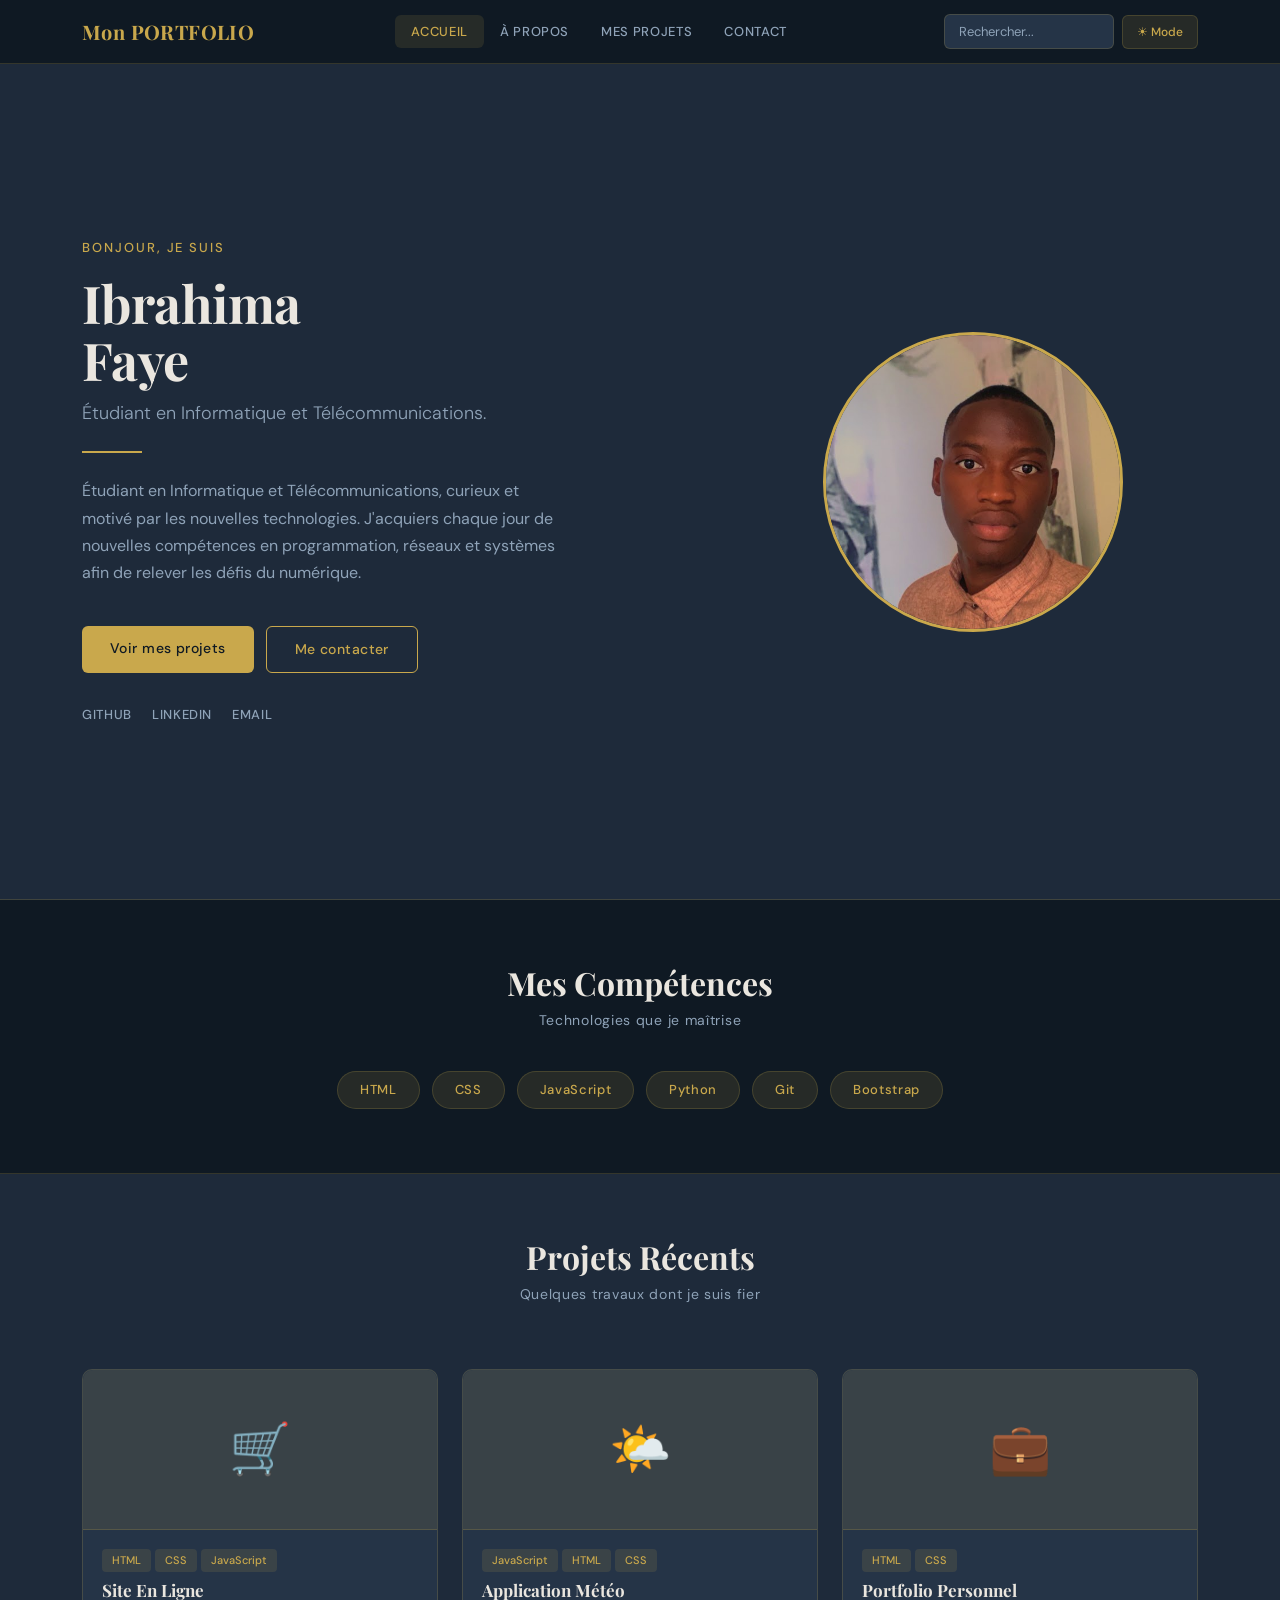
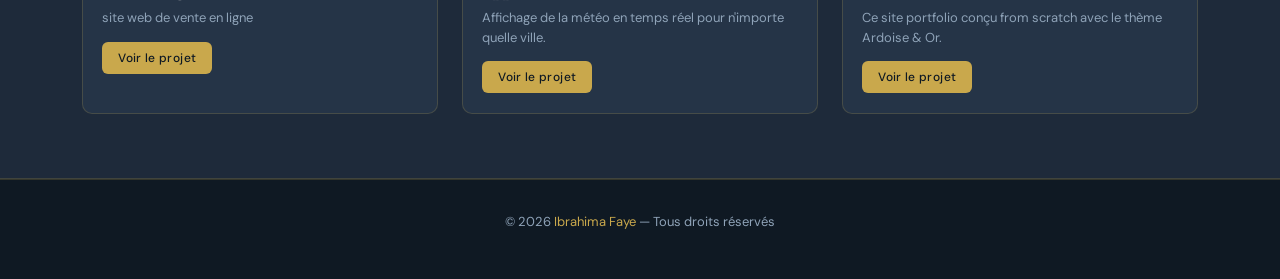
==== commit 50d8b8a3: "Update image source path in index.html" ====
--- a/index.html
+++ b/index.html
@@ -69,7 +69,7 @@
               
             </div>
             <div class="hero-reseaux">
-              <a href="https://github.com/ibrahimakhalilfaye" target="_blank">GitHub</a>
+              <a href="https://github.com/ibrahimakhalilfaye6-a11y" target="_blank">GitHub</a>
               <a href="https://www.linkedin.com/in/ibrahima-xalil-89aa8a190/" target="_blank">LinkedIn</a>
               <a href="mailto:ibrahimakhalilfaye6@gmail.com">Email</a>
             </div>
@@ -77,7 +77,7 @@
 
           <div class="col-lg-5 text-center fade-in">
            
-            <img src="hero.JPG" alt="Photo de Ibrahima Faye" class="photo-cercle"/>
+            <img src="images/hero.JPG" alt="Photo de Ibrahima Faye" class="photo-cercle"/>
           </div>
 
         </div>
@@ -182,4 +182,4 @@
   <script src="script.js"></script>
 
 </body>
-</html>+</html>
